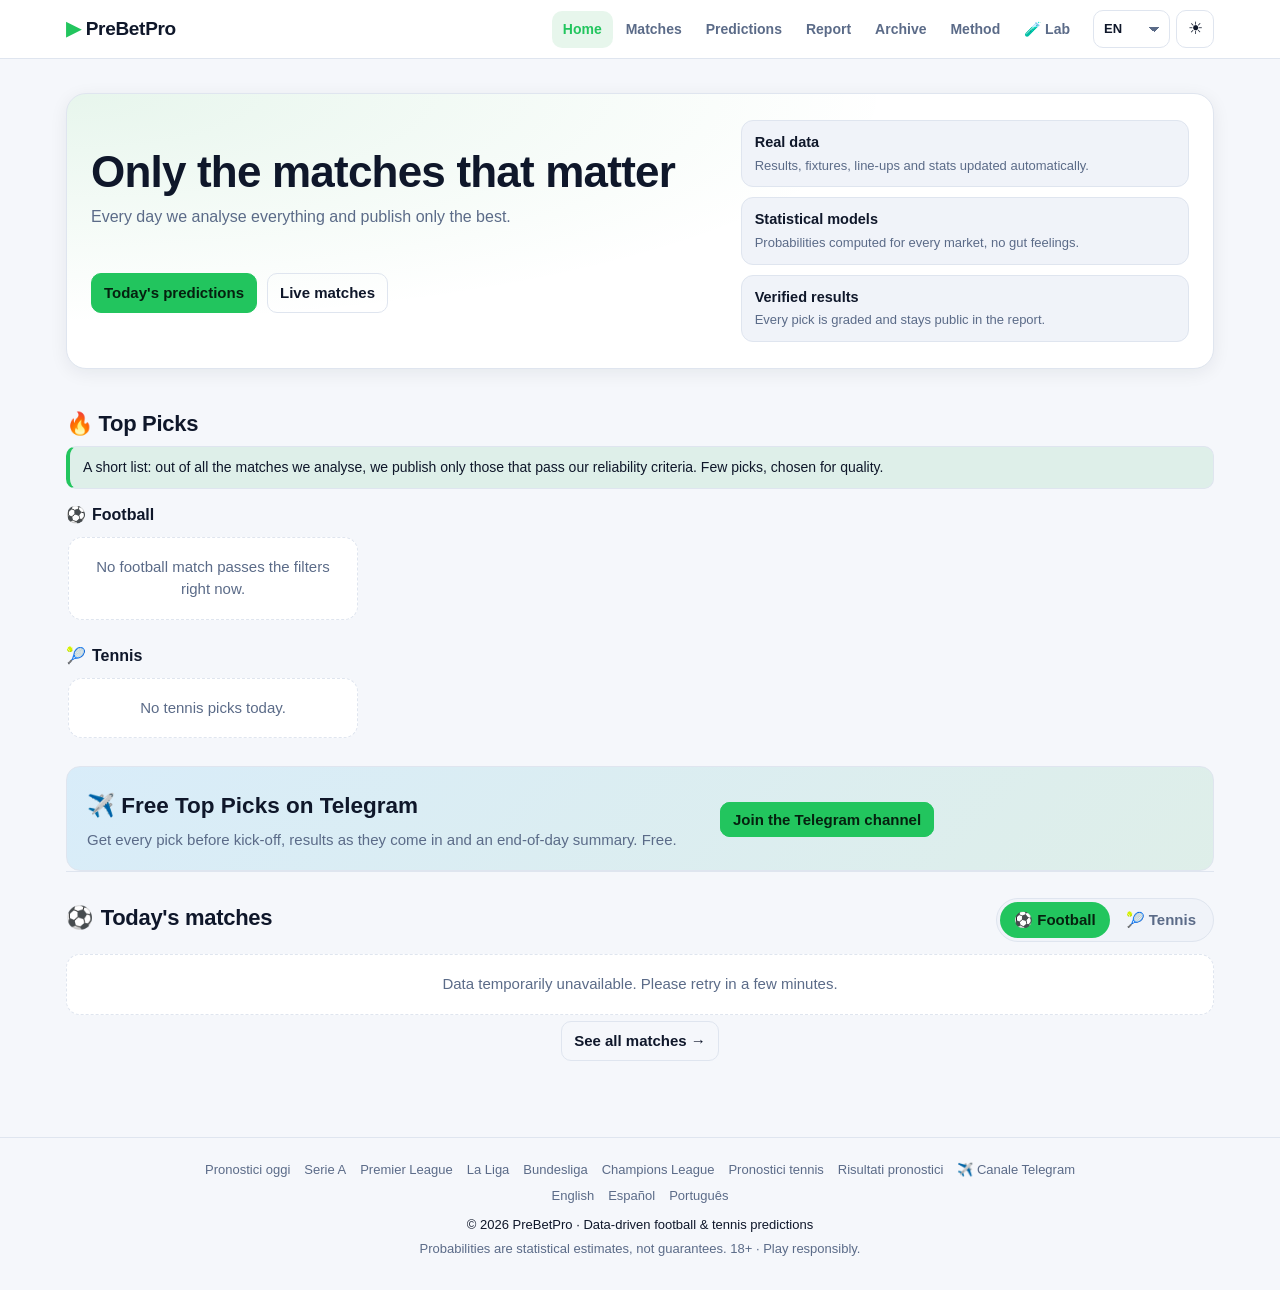
==== index.html @ fb9c6ea4 "v35: index e llms.txt con API su prebetpro.com/api" ====
<!DOCTYPE html>
<html lang="it">
<head>
  <meta charset="UTF-8">
  <meta name="viewport" content="width=device-width, initial-scale=1, viewport-fit=cover">
  <title>PreBetPro – Pronostici calcio e tennis di oggi basati sui dati</title>
  <meta name="description" content="Pronostici calcio e tennis di oggi calcolati con modelli statistici: Serie A, Serie B, Premier League, Champions League, ATP e WTA. Solo le partite più affidabili, risultati live e report pubblico degli esiti.">
  <link rel="canonical" href="https://prebetpro.com/">
  <meta name="robots" content="index, follow, max-snippet:-1, max-image-preview:large">
  <meta property="og:type" content="website">
  <meta property="og:site_name" content="PreBetPro">
  <meta property="og:title" content="PreBetPro – Pronostici calcio e tennis di oggi basati sui dati">
  <meta property="og:description" content="Pronostici calcio e tennis calcolati con modelli statistici: solo le partite che superano i filtri di affidabilità, risultati live, report pubblici dei risultati.">
  <meta property="og:url" content="https://prebetpro.com/">
  <meta property="og:locale" content="it_IT">
  <meta name="twitter:card" content="summary">
  <script type="application/ld+json">{"@context":"https://schema.org","@graph":[{"@type":"WebSite","@id":"https://prebetpro.com/#website","url":"https://prebetpro.com/","name":"PreBetPro","description":"Pronostici calcio e tennis basati su dati e modelli statistici, con risultati live e report pubblico dei risultati.","inLanguage":["it","en","es","pt-BR"],"publisher":{"@id":"https://prebetpro.com/#org"}},{"@type":"Organization","@id":"https://prebetpro.com/#org","name":"PreBetPro","url":"https://prebetpro.com/"},{"@type":"FAQPage","mainEntity":[{"@type":"Question","name":"Come vengono calcolati i pronostici di PreBetPro?","acceptedAnswer":{"@type":"Answer","text":"Per ogni partita un modello di Poisson stima i gol attesi delle due squadre dagli ultimi risultati (casa/trasferta) e calcola le probabilità di 1X2, doppia chance, Over/Under e Goal/No Goal. Vengono pubblicati come Top Picks solo i mercati che superano soglie minime di probabilità e affidabilità."}},{"@type":"Question","name":"I risultati dei pronostici sono verificabili?","acceptedAnswer":{"@type":"Answer","text":"Sì. Ogni Top Pick viene congelato prima della partita e valutato automaticamente a fine gara; vincite e perdite restano pubbliche nella sezione Report e nell'Archivio."}},{"@type":"Question","name":"Quali sport e campionati sono coperti?","acceptedAnswer":{"@type":"Answer","text":"Calcio: principali campionati europei (Serie A, Serie B, Premier League, Liga, Bundesliga, Ligue 1 e altri), coppe europee e nazionali. Tennis: tornei ATP, WTA, Challenger e ITF con risultati live."}},{"@type":"Question","name":"Ogni quanto si aggiorna il sito?","acceptedAnswer":{"@type":"Answer","text":"Durante le partite di calcio ogni 15 minuti, il tennis ogni 30 minuti, dalle 8 a mezzanotte (ora italiana)."}}]}]}</script>
  <meta name="theme-color" content="#0b1220" media="(prefers-color-scheme: dark)">
  <meta name="theme-color" content="#f5f7fb" media="(prefers-color-scheme: light)">
  <link rel="icon" href="data:image/svg+xml,%3Csvg xmlns='http://www.w3.org/2000/svg' viewBox='0 0 64 64'%3E%3Crect width='64' height='64' rx='14' fill='%2322c55e'/%3E%3Cpath d='M22 16l26 16-26 16z' fill='%230b1220'/%3E%3C/svg%3E">
  <link rel="stylesheet" href="css/style.css?v=35">
  <script>try{var t=localStorage.getItem("pbp-theme");if(t)document.documentElement.setAttribute("data-theme",t);}catch(e){}</script>
</head>
<body>

<header class="topbar">
  <div class="topbar-inner">
    <a href="#home" class="logo" aria-label="PreBetPro"><span class="logo-mark">▶</span> PreBetPro</a>
    <nav class="nav" id="nav" aria-label="Menu">
      <a href="#home" data-go="home" data-i18n="nav_home">Home</a>
      <a href="#matches" data-go="matches" data-i18n="nav_live">Partite</a>
      <a href="#predictions" data-go="predictions" data-i18n="nav_pred">Pronostici</a>
      <a href="#report" data-go="report" data-i18n="nav_report">Report</a>
      <a href="#archive" data-go="archive" data-i18n="nav_archive">Archivio</a>
      <a href="#method" data-go="method" data-i18n="nav_method">Metodo</a>
      <a href="#lab" data-go="lab">🧪 <span data-i18n="nav_lab">Laboratorio</span></a>
    </nav>
    <div class="topbar-actions">
      <select id="lang" class="lang-select" aria-label="Language">
        <option value="it">IT</option><option value="en">EN</option><option value="es">ES</option><option value="pt">PT-BR</option>
      </select>
      <button id="theme-toggle" class="icon-btn" type="button" aria-label="Tema chiaro/scuro"><span class="ico-sun">☀</span><span class="ico-moon">☾</span></button>
      <button id="nav-toggle" class="icon-btn nav-toggle" type="button" aria-label="Menu" aria-expanded="false" aria-controls="nav">☰</button>
    </div>
  </div>
</header>

<main id="app">

<!-- ================= HOME ================= -->
<div class="view" id="view-home">
  <section class="hero">
    <div class="hero-text">
      <h1 data-i18n="hero_claim">Solo le partite che contano</h1>
      <p class="hero-sub" data-i18n="hero_sub">Ogni giorno analizziamo tutto, pubblichiamo solo il meglio.</p>
      <p class="hero-today" id="hero-today"></p>
      <div class="hero-cta">
        <a class="btn primary" href="#predictions" data-i18n="cta_pred">Pronostici di oggi</a>
        <a class="btn ghost" href="#matches" id="cta-live" data-i18n="cta_live">Partite live</a>
      </div>
    </div>
    <ul class="hero-points">
      <li><b data-i18n="hero_p1">Dati reali</b><span data-i18n="hero_p1t">Risultati, calendari, formazioni e statistiche aggiornati in automatico.</span></li>
      <li><b data-i18n="hero_p2">Modelli statistici</b><span data-i18n="hero_p2t">Probabilità calcolate per ogni mercato, senza sensazioni.</span></li>
      <li><b data-i18n="hero_p3">Risultati verificati</b><span data-i18n="hero_p3t">Ogni pick viene valutato e resta pubblico nel report.</span></li>
    </ul>
  </section>

  <section class="sec" id="top-picks">
    <div class="sec-head">
      <h2>🔥 <span data-i18n="picks_title">Top Picks</span> <span class="count-badge" id="picks-count"></span></h2>
      <p class="info-box" data-i18n="picks_box">Selezione ristretta: tra tutte le partite analizzate pubblichiamo solo quelle che superano i nostri criteri di affidabilità. Pochi pronostici, scelti per qualità.</p>
    </div>
    <h3 class="sub-title">⚽ <span data-i18n="fb_title">Calcio</span></h3>
    <div class="hscroll" id="picks-football"></div>
    <h3 class="sub-title">🎾 <span data-i18n="tn_title">Tennis</span></h3>
    <div class="hscroll" id="picks-tennis"></div>
  </section>

  <section class="sec tg-box" id="telegram" aria-labelledby="tg-title">
    <div class="tg-main">
      <h2 id="tg-title">✈️ <span data-i18n="tg_title">Top Picks gratis su Telegram</span></h2>
      <p class="tg-text" id="tg-text" data-i18n="tg_text2">Ricevi ogni pick prima dell'inizio, gli esiti man mano e il resoconto di fine giornata. Gratis.</p>
    </div>
    <div class="tg-form" id="tg-form">
      <div id="tg-soon"><a class="btn primary tg-join" href="https://t.me/amicobet" target="_blank" rel="noopener" data-i18n="tg_join">Unisciti al canale Telegram</a></div>
      <div id="tg-open" hidden>
        <label class="tg-chk"><input type="checkbox" id="tg-age"> <span data-i18n="tg_age">Ho almeno 18 anni</span></label>
        <label class="tg-chk"><input type="checkbox" id="tg-priv"> <span id="tg-priv-l"></span></label>
        <div id="tg-ts" class="tg-ts"></div>
        <button class="btn primary" type="button" id="tg-btn" disabled data-i18n="tg_btn">Ricevi l'accesso</button>
        <p class="tg-msg" id="tg-msg" role="status" aria-live="polite"></p>
      </div>
    </div>
  </section>

  <section class="sec" id="live">
    <div class="sec-head sw-head">
      <h2 class="sw-title"><span class="sw-flip" id="hm-flip">⚽</span> <span data-i18n="live_title">Partite del giorno</span></h2>
      <div class="sw" role="tablist" aria-label="Sport">
        <button type="button" class="sw-btn on" data-sw="fb" role="tab" aria-selected="true">⚽ <span data-i18n="sw_fb">Calcio</span></button>
        <button type="button" class="sw-btn" data-sw="tn" role="tab" aria-selected="false">🎾 <span data-i18n="sw_tn">Tennis</span></button>
      </div>
    </div>
    <div class="sw-body" id="hm-body"><div id="hm-list"></div></div>
    <div class="more-wrap"><a class="btn ghost" id="hm-all" href="#matches" data-i18n="see_all">Vedi tutte le partite →</a></div>
  </section>
</div>

<!-- ================= PRONOSTICI ================= -->
<div class="view" id="view-predictions" hidden>
  <div class="sec-head sw-head">
    <h1 class="sw-title"><span class="sw-flip" id="pr-flip">⚽</span> <span data-i18n="pred_title">Pronostici</span></h1>
    <div class="sw" role="tablist" aria-label="Sport">
      <button type="button" class="sw-btn on" data-sw="fb" role="tab" aria-selected="true">⚽ <span data-i18n="sw_fb">Calcio</span></button>
      <button type="button" class="sw-btn" data-sw="tn" role="tab" aria-selected="false">🎾 <span data-i18n="sw_tn">Tennis</span></button>
    </div>
  </div>
  <div class="sw-body" id="pr-body">
  <div id="pr-fb">
    <p class="sub" data-i18n="pred_sub">Tutti i mercati calcolati dal modello per ogni partita. In evidenza i valori oltre la soglia del mercato: solo quelli delle partite a confidenza alta diventano Top Picks.</p>
  <div class="toolbar">
    <div class="seg" id="pred-day"></div>
    <input id="p-search" type="search" data-i18n-ph="search_team" aria-label="search">
    <a class="btn ghost cal-btn" href="#archive">📅 <span data-i18n="cal_btn">Calendario</span></a>
  </div>
  <div class="kpis" id="pred-kpis"></div>
  <p class="small tn-hist"><a href="#report" data-i18n="tn_hist_link">Storico completo dei risultati nel Report →</a></p>
  <h2 class="sub-title">🔥 Top Picks · <span id="pred-picks-day"></span></h2>
  <div class="hscroll" id="pred-picks"></div>
  <h2 class="sub-title">⚽ <span data-i18n="tn_allpred_title">Tutti i pronostici</span></h2>
  <div class="chips filter-chips" id="pred-chips"></div>
  <div class="league-bar" id="pred-leagues"></div>
  <p class="updated small" id="pred-hint"></p>
  <div id="pred-list"></div>
  <div class="more-wrap" id="pred-more"></div>
  <p class="more-wrap"><a class="btn ghost" href="#live" data-i18n="fb_all_link">Tutte le partite di calcio →</a></p>
  </div>
  <div id="pr-tn" hidden>
    <p class="sub" data-i18n="tennis_sub2">Probabilità di vittoria per ogni partita di singolare. In evidenza i pronostici forti (68–82%): quelli dei tabelloni ATP, WTA e Challenger diventano Top Picks.</p>
  <div class="toolbar">
    <div class="seg" id="tennis-day"></div>
    <input id="tna-search" type="search" data-i18n-ph="search_player" aria-label="search">
    <a class="btn ghost cal-btn" href="#archive">📅 <span data-i18n="cal_btn">Calendario</span></a>
  </div>
  <div class="kpis" id="tennis-kpis"></div>
  <p class="small tn-hist"><a href="#report" data-i18n="tn_hist_link">Storico completo dei risultati nel Report →</a></p>
  <h2 class="sub-title">🔥 Top Picks · <span id="tennis-picks-day"></span></h2>
  <div class="hscroll" id="tennis-list"></div>
  <h2 class="sub-title">🎾 <span data-i18n="tn_allpred_title">Tutti i pronostici</span></h2>
  <div class="chips filter-chips" id="tna-chips"></div>
  <div class="league-bar" id="tna-tours"></div>
  <p class="updated small" data-i18n="tn_allpred_note2">Probabilità di vittoria di ogni giocatore ricavate dalle quote Pinnacle senza margine del bookmaker. In verde i pronostici forti (68–82%), la fascia dei Top Picks.</p>
  <div id="tn-all"></div>
  <div class="more-wrap" id="tn-all-more"></div>
  <p class="more-wrap"><a class="btn ghost" href="#matches-tn" data-i18n="tn_all_link">Tutte le partite di tennis →</a></p>
  </div>
  </div>
</div>

<!-- ================= PARTITE ================= -->
<div class="view" id="view-matches" hidden>
  <div class="sec-head sw-head">
    <h1 class="sw-title"><span class="sw-flip" id="mt-flip">⚽</span> <span data-i18n="live_title">Partite del giorno</span></h1>
    <div class="sw" role="tablist" aria-label="Sport">
      <button type="button" class="sw-btn on" data-sw="fb" role="tab" aria-selected="true">⚽ <span data-i18n="sw_fb">Calcio</span></button>
      <button type="button" class="sw-btn" data-sw="tn" role="tab" aria-selected="false">🎾 <span data-i18n="sw_tn">Tennis</span></button>
    </div>
  </div>
  <div class="sw-body" id="mt-body">
    <div id="mt-fb">
      <p class="sub" data-i18n="live_sub">Risultati in diretta, primo tempo e finali dei campionati monitorati, con le probabilità principali del modello. Tocca una partita per i dettagli.</p>
      <div class="toolbar">
        <div class="seg" id="live-day"></div>
        <input id="m-search" type="search" data-i18n-ph="search_team" aria-label="search">
      </div>
      <div class="chips filter-chips" id="live-chips"></div>
      <div class="league-bar" id="live-leagues"></div>
      <p class="updated" id="live-updated"></p>
      <div id="live-list"></div>
      <div class="more-wrap" id="live-more"></div>
    </div>
    <div id="mt-tn" hidden>
      <div class="toolbar"><div class="seg" id="tnm-day"></div></div>
    <div class="toolbar"><input id="tn-search" type="search" data-i18n-ph="search_player" aria-label="search"></div>
    <div class="chips filter-chips" id="tn-chips"></div>
    <p class="updated" id="tn-updated"></p>
    <div id="tn-matches"></div>
    <div class="more-wrap" id="tn-more"></div>
    <p class="info-box" data-i18n="tn_note">Dati da Live Tennis API: ATP, WTA, Challenger e ITF, aggiornati ogni 30 minuti dalle 8 alle 24. Alcuni match di primo piano possono mancare.</p>
    </div>
  </div>
</div>

<!-- ================= LABORATORIO ================= -->
<div class="view" id="view-lab" hidden>
  <div class="sec-head">
    <h1>🧪 <span data-i18n="lab_title">Laboratorio</span></h1>
    <p class="sub" data-i18n="lab_sub">Il nostro laboratorio: qui mettiamo alla prova nuovi modelli prima di usarli nei pronostici ufficiali.</p>
  </div>
  <div class="lab-warn" role="note"><b data-i18n="lab_warn_t">⚠️ Solo studi, non consigli</b><span data-i18n="lab_warn">I pronostici di questa pagina sono esperimenti in corso di verifica. Non sono consigliati da seguire e non fanno parte dei Top Picks né del Report ufficiale.</span></div>
  <section class="lab-card">
    <h2>🎾 <span data-i18n="lab_tn_title">Modello tennis indipendente</span> <span class="lab-tag" data-i18n="lab_status2">Attivo · in studio</span></h2>
    <p data-i18n="lab_tn_text">Un modello statistico tutto nostro, che non parte dalle quote dei bookmaker: valuta ogni giocatore in base ai risultati passati, alla superficie, allo stato di forma, agli scontri diretti e ai giorni di riposo.</p>
    <ul class="lab-list">
      <li data-i18n="lab_li1">Si aggiorna dopo ogni partita conclusa.</li>
      <li data-i18n="lab_li2">Ogni settimana confronta le sue previsioni con i risultati reali e ricalibra i propri parametri.</li>
      <li data-i18n="lab_li3">Confronta le sue probabilità con le quote di mercato, per capire dove trova valore a quote più alte.</li>
      <li data-i18n="lab_li4">Quando i risultati saranno solidi e verificati, potrà entrare nei pronostici ufficiali di tennis e calcio.</li>
    </ul>
  </section>
  <section class="lab-card">
    <h2>🔬 <span data-i18n="lab_picks_title">Pick sperimentali</span></h2>
    <p class="small muted" data-i18n="lab_picks_note">Scelti quando la probabilità del modello è almeno 55%, supera quella implicita nella quota di 3–15 punti e la quota è almeno 1.50. Registrati una sola volta prima dell'inizio.</p>
    <div class="toolbar"><div class="seg" id="lab-day"></div></div>
    <div id="lab-picks"></div>
  </section>
  <section class="lab-card">
    <h2>📈 <span data-i18n="lab_rep_title">Report dello studio</span></h2>
    <div id="lab-report"><div class="empty" data-i18n="lab_rep_soon">Qui seguirai, giorno per giorno, quanto il modello ci azzecca: percentuali, calibrazione e confronto con le quote.</div></div>
  </section>
</div>

<!-- ================= REPORT ================= -->
<div class="view" id="view-report" hidden>
  <div class="sec-head">
    <h1>📈 <span data-i18n="report_title">Report</span></h1>
    <p class="sub" data-i18n="report_sub">Risultati dei Top Picks pubblicati, valutati automaticamente a fine partita.</p>
  </div>
  <div class="toolbar rep-bar">
    <label class="check"><span data-i18n="r_period">Periodo</span>
      <select id="report-range">
        <option value="1" data-i18n="r_today">Oggi</option><option value="7" selected data-i18n="r_7">Ultimi 7 giorni</option><option value="30" data-i18n="r_30">Ultimi 30 giorni</option><option value="60" data-i18n="r_60">Ultimi 60 giorni</option>
        <option value="90" data-i18n="r_3m">Ultimi 3 mesi</option><option value="180" data-i18n="r_6m">Ultimi 6 mesi</option><option value="365" data-i18n="r_1y">Ultimo anno</option><option value="all" data-i18n="r_all">Da sempre</option><option value="custom" data-i18n="r_custom">Personalizzato</option>
      </select></label>
    <span class="rep-custom" id="report-custom" hidden>
      <label class="check"><span data-i18n="r_from">Dal</span> <input type="date" id="report-from"></label>
      <label class="check"><span data-i18n="r_to">Al</span> <input type="date" id="report-to"></label>
    </span>
    <span class="muted small" id="report-span"></span>
  </div>

  <div class="panel"><h3 data-i18n="r_overview_top">Riepilogo Top Picks del periodo</h3><div id="report-overview"></div>
    <div class="chart-card rep-comb"><h4><span data-i18n="r_comb_trend">Precisione nel tempo: calcio, tennis e totale</span> <em class="muted" id="report-comb-unit"></em></h4><div id="chart-comb"></div></div>
    <p class="muted small" data-i18n="r_note">Calcio e tennis sono conteggiati separatamente.</p></div>

  <h2 class="rep-h2" data-i18n="r_fb_h">⚽ Calcio</h2>
  <div class="toolbar rep-lvl-bar">
    <div class="seg" id="rep-lvl" role="tablist">
      <button type="button" data-lvl="all" data-i18n="lv_all">Tutte le previsioni</button>
      <button type="button" data-lvl="thr" data-i18n="lv_thr">Sopra soglia</button>
      <button type="button" data-lvl="top" class="on" data-i18n="lv_top">Top Picks</button>
    </div>
    <label class="check" id="rep-conf-w" hidden><span data-i18n="r_conf">Confidenza</span>
      <select id="rep-conf"><option value="" data-i18n="r_conf_all">Tutte</option><option value="h" data-i18n="cf_h">Alta</option><option value="m" data-i18n="cf_m">Media</option><option value="l" data-i18n="cf_l">Bassa</option></select></label>
  </div>
  <p class="muted small rep-lvl-note" id="rep-lvl-note"></p>
  <div id="rep-fb"></div>
  <div class="panel"><h3 data-i18n="r_cmp">Confronto dei livelli di selezione</h3><div id="rep-cmp"></div>
    <p class="muted small" data-i18n="r_cmp_note">Le percentuali sono confrontabili solo con campioni sufficienti e mercati simili: guarda anche il numero di casi e la probabilità media.</p></div>

  <h2 class="rep-h2" data-i18n="r_tn_title">🎾 Tennis – Top Picks</h2>
  <p class="muted small" data-i18n="r_tn_only">Per il tennis vengono registrati solo i Top Picks (favoriti con probabilità tra 68% e 82%).</p>
  <div id="rep-tn"></div>

  <h2 class="rep-h2" data-i18n="r_tnx_title">🎾 Tennis – tutti i mercati (in verifica)</h2>
  <p class="muted small" data-i18n="r_tnx_note">Verifica di tutti i pronostici tennis pubblicati in "Tutti i pronostici": vincente, totale e handicap di set e game. Sono probabilità del mercato senza margine: qui si controlla se sono affidabili. Un mercato può diventare Top Pick solo con almeno 300 esiti nella fascia 68–82% e precisione reale entro ±3 punti dalla probabilità media.</p>
  <div id="rep-tnx"></div>
</div>

<!-- ================= ARCHIVIO ================= -->
<div class="view" id="view-archive" hidden>
  <div class="sec-head">
    <h1 data-i18n="archive_title">Archivio</h1>
    <p class="sub" data-i18n="archive_sub">Lo storico giorno per giorno di tutto ciò che è stato pubblicato: partite, risultati, probabilità e esito di ogni pick.</p>
  </div>
  <div class="arc-top">
    <div class="panel arc-cal-panel">
      <div class="arc-cal-head"><button class="btn" id="cal-prev" type="button" aria-label="prev">‹</button><b id="cal-title"></b><button class="btn" id="cal-next" type="button" aria-label="next">›</button></div>
      <div class="arc-cal" id="archive-cal"></div>
      <p class="muted small" id="archive-legend"></p>
    </div>
    <div class="arc-day">
      <div class="toolbar">
        <div class="filters">
          <button class="btn" id="archive-prev" type="button" data-i18n="prev">‹ Prec</button>
          <input type="date" id="archive-date" aria-label="date">
          <button class="btn" id="archive-next" type="button" data-i18n="next">Succ ›</button>
        </div>
      </div>
      <h2 class="arc-title" id="archive-title"></h2>
      <div class="kpis small" id="archive-kpis"></div>
    </div>
  </div>
  <h2 class="block-title" data-i18n="day_picks">Pick del giorno</h2>
  <div id="archive-picks"></div>
  <h2 class="block-title" data-i18n="a_allpred">Tutte le previsioni del giorno</h2>
  <p class="muted small" data-i18n="a_allpred_note">Per ogni partita analizzata: tutte le probabilità calcolate prima del calcio d'inizio. Verde sottolineato = esito avvenuto · sfondo verde = sopra la soglia del mercato · ★ = Top Pick pubblicato.</p>
  <div class="toolbar arc-filters">
    <label class="check"><span data-i18n="a_show">Mostra</span>
      <select id="arc-lvl"><option value="" data-i18n="a_f_all">Tutte le partite analizzate</option><option value="thr" data-i18n="a_f_thr">Solo con selezioni sopra soglia</option><option value="top" data-i18n="a_f_top">Solo con Top Picks</option></select></label>
    <label class="check"><span data-i18n="a_league">Campionato</span> <select id="arc-lg"></select></label>
  </div>
  <div id="archive-preds"></div>
  <details class="arc-more"><summary data-i18n="a_details">Risultati e dettagli delle partite (marcatori, formazioni, statistiche)</summary><div id="archive-matches"></div></details>
</div>

<!-- ================= METODO ================= -->
<div class="view" id="view-method" hidden>
  <div class="sec-head"><h1 data-i18n="method_title">Metodo</h1></div>
  <div class="panel prose" id="method-body"><h3>Modello calcio</h3><p>Per ogni squadra il sistema conserva gli ultimi 15 risultati, separati tra casa e trasferta. I gol attesi di ciascuna squadra derivano dalla media ponderata dei gol totali delle partite recenti (ultime 5 peso 1,5; 5 precedenti peso 1,0; le più vecchie 0,7) e vengono combinati in un modello di Poisson che calcola la probabilità di ogni risultato da 0-0 a 5-5.</p><p>Da questi risultati il sito ricava 1X2, Doppia chance, Under/Over 1,5 e 2,5, Goal/No Goal. La confidenza dipende da quanto sono stabili i risultati delle squadre: <strong>alta</strong>, <strong>media</strong> o <strong>bassa</strong>. Servono almeno 8 partite registrate per squadra.</p><p>Un mercato è <em>forte</em> quando supera la propria soglia (es. 1 o 2 ≥ 70%, Over 1,5 ≥ 72%, Under 2,5 ≥ 65%). I <strong>Top Picks</strong> sono i mercati forti delle partite a confidenza alta con probabilità di almeno il 73% (regola in vigore dal 22/11/2026, modello A-73), in ordine di probabilità (massimo 20 al giorno). Nel Report puoi confrontare tre livelli: tutte le previsioni, quelle sopra soglia e i Top Picks. Ogni pick viene congelato prima del via e valutato sul risultato dei 90': report e archivio mostrano tutti gli esiti, vinti e persi.</p><h3>Modello tennis</h3><p>Le quote del bookmaker più efficiente vengono trasformate in probabilità senza margine. Si pubblicano solo i favoriti tra 68% e 82% nei singolari dei tabelloni principali ATP, WTA e Challenger, con quota equa (1/p) e quota minima consigliata.</p><h3>Aggiornamenti</h3><p>Durante il giorno partite e risultati si aggiornano ogni 15 minuti quando ci sono partite in corso; formazioni, marcatori e statistiche vengono scaricati a fine partita per i campionati principali, le coppe europee e le partite con Top Pick. Di notte (00:00–08:00) gli aggiornamenti sono sospesi.</p><p class="warn">Stime statistiche, mai certezze. Il gioco comporta rischio di perdita. Vietato ai minori di 18 anni · Gioca responsabilmente.</p></div>
</div>

</main>

<footer class="footer">
  <nav class="foot-nav" aria-label="Pronostici">
    <a href="/pronostici-oggi">Pronostici oggi</a>
    <a href="/pronostici/serie-a">Serie A</a>
    <a href="/pronostici/premier-league">Premier League</a>
    <a href="/pronostici/la-liga">La Liga</a>
    <a href="/pronostici/bundesliga">Bundesliga</a>
    <a href="/pronostici/champions-league">Champions League</a>
    <a href="/pronostici-tennis">Pronostici tennis</a>
    <a href="/risultati-pronostici">Risultati pronostici</a>
    <a href="https://t.me/amicobet" target="_blank" rel="noopener">✈️ Canale Telegram</a>
    <a href="/en/predictions-today" hreflang="en">English</a>
    <a href="/es/pronosticos-hoy" hreflang="es">Español</a>
    <a href="/pt/palpites-hoje" hreflang="pt">Português</a>
  </nav>
  <p>© <span id="year"></span> PreBetPro · <span data-i18n="footer">Pronostici calcio e tennis basati sui dati</span></p>
  <p class="muted" data-i18n="disclaimer">Le probabilità sono stime statistiche, non garanzie. 18+ · Gioca responsabilmente.</p>
  <p class="muted" id="api-status"></p>
</footer>

<button id="back-to-top" class="icon-btn fab" type="button" aria-label="Top">↑</button>

<script src="js/i18n.js?v=35" defer></script>
<script src="js/app.js?v=35" defer></script>
</body>
</html>
---- css/style.css ----
/* PreBetPro v6 – mobile-first, light/dark */
:root {
  --bg: #0b1220; --bg2: #111a2e; --card: #152039; --card2: #1b2847; --line: #24345a;
  --text: #e8edf7; --muted: #8fa0c2; --accent: #22c55e; --accent2: #16a34a; --accent-soft: rgba(34,197,94,.14);
  --win: #22c55e; --loss: #ef4444; --live: #f59e0b; --void: #94a3b8; --blue: #60a5fa;
  --radius: 14px; --shadow: 0 6px 24px rgba(0,0,0,.25);
  --font: -apple-system, BlinkMacSystemFont, "Segoe UI", Roboto, "Helvetica Neue", Arial, "Noto Sans", sans-serif;
  color-scheme: dark;
}
@media (prefers-color-scheme: light) {
  :root:not([data-theme="dark"]) {
    --bg: #f5f7fb; --bg2: #ffffff; --card: #ffffff; --card2: #f0f3f9; --line: #dfe5ef;
    --text: #0f172a; --muted: #5b6b88; --accent-soft: rgba(22,163,74,.10); --shadow: 0 4px 18px rgba(15,23,42,.07);
    color-scheme: light;
  }
}
:root[data-theme="light"] {
  --bg: #f5f7fb; --bg2: #ffffff; --card: #ffffff; --card2: #f0f3f9; --line: #dfe5ef;
  --text: #0f172a; --muted: #5b6b88; --accent-soft: rgba(22,163,74,.10); --shadow: 0 4px 18px rgba(15,23,42,.07);
  color-scheme: light;
}

*, *::before, *::after { box-sizing: border-box; }
html { -webkit-text-size-adjust: 100%; text-size-adjust: 100%; scroll-behavior: smooth; }
body { margin: 0; background: var(--bg); color: var(--text); font: 15px/1.5 var(--font); min-height: 100vh; overflow-x: hidden; }
body.noscroll { overflow: hidden; }
a { color: var(--accent); text-decoration: none; }
a:hover { text-decoration: underline; }
img { max-width: 100%; }
button, select, input { font: inherit; color: inherit; }
[hidden] { display: none !important; }
.muted { color: var(--muted); }
.small { font-size: 12.5px; }
.center { text-align: center; }
.ellipsis { overflow: hidden; text-overflow: ellipsis; white-space: nowrap; min-width: 0; }

/* ---------- top bar ---------- */
.topbar { position: sticky; top: 0; z-index: 50; background: var(--bg2); border-bottom: 1px solid var(--line);
  -webkit-backdrop-filter: saturate(1.4) blur(8px); backdrop-filter: saturate(1.4) blur(8px); padding-top: env(safe-area-inset-top); }
.topbar-inner { max-width: 1180px; margin: 0 auto; display: flex; align-items: center; gap: 12px; padding: 10px 16px; }
.logo { font-weight: 800; font-size: 19px; color: var(--text); letter-spacing: -.3px; white-space: nowrap; }
.logo:hover { text-decoration: none; }
.logo-mark { color: var(--accent); }
.nav { display: flex; gap: 2px; margin-left: auto; }
.nav a { color: var(--muted); padding: 8px 11px; border-radius: 10px; font-weight: 600; font-size: 14px; white-space: nowrap; }
.nav a:hover { color: var(--text); background: var(--card2); text-decoration: none; }
.nav a.active { color: var(--accent); background: var(--accent-soft); }
.topbar-actions { display: flex; gap: 6px; }
.icon-btn { border: 1px solid var(--line); background: var(--card); border-radius: 10px; min-width: 38px; height: 38px; cursor: pointer; font-size: 17px; display: inline-flex; align-items: center; justify-content: center; }
.icon-btn:hover { border-color: var(--accent); }
.nav-toggle { display: none; }

@media (max-width: 920px) {
  .nav-toggle { display: inline-flex; }
  .topbar-actions { margin-left: auto; }
  .nav { position: absolute; top: 100%; left: 0; right: 0; flex-direction: column; gap: 0; background: var(--bg2); border-bottom: 1px solid var(--line);
    padding: 6px 12px 12px; box-shadow: var(--shadow); display: none; max-height: calc(100vh - 60px); overflow-y: auto; }
  .nav.open { display: flex; }
  .nav a { padding: 13px 12px; font-size: 16px; border-radius: 10px; }
}

/* ---------- layout ---------- */
main { max-width: 1180px; margin: 0 auto; padding: 18px 16px 40px; }
.view-head { margin: 4px 0 14px; }
h1 { font-size: 26px; margin: 0 0 4px; letter-spacing: -.4px; }
.sub { margin: 0; color: var(--muted); max-width: 760px; }
.block-title { font-size: 17px; margin: 26px 0 10px; }
.mini-title { font-size: 15px; margin: 20px 0 8px; }
.updated { color: var(--muted); font-size: 12px; text-align: right; margin-top: 14px; }
.panel { background: var(--card); border: 1px solid var(--line); border-radius: var(--radius); padding: 14px; margin-top: 14px; }
.panel h3 { margin: 0 0 10px; font-size: 15px; }
.prose p { margin: 0 0 12px; }
.prose h3 { margin-top: 18px; }
.warn { color: var(--live); font-weight: 600; }

/* ---------- toolbar / filters ---------- */
.toolbar { display: flex; flex-wrap: wrap; gap: 10px; align-items: center; margin-bottom: 12px; }
.seg { display: inline-flex; background: var(--card); border: 1px solid var(--line); border-radius: 12px; padding: 3px; gap: 2px; overflow-x: auto; max-width: 100%; }
.seg button { border: 0; background: transparent; padding: 7px 14px; border-radius: 9px; cursor: pointer; font-weight: 600; color: var(--muted); white-space: nowrap; }
.seg button.on { background: var(--accent); color: #05210f; }
.filters { display: flex; flex-wrap: wrap; gap: 8px; align-items: center; }
select, input[type="search"], input[type="date"] { background: var(--card); border: 1px solid var(--line); border-radius: 10px; padding: 8px 10px; min-height: 38px; max-width: 100%; }
select { -webkit-appearance: none; -moz-appearance: none; appearance: none; padding-right: 28px;
  background-image: linear-gradient(45deg, transparent 50%, var(--muted) 50%), linear-gradient(135deg, var(--muted) 50%, transparent 50%);
  background-position: calc(100% - 15px) 52%, calc(100% - 10px) 52%; background-size: 5px 5px; background-repeat: no-repeat; }
input[type="search"] { min-width: 170px; }
.check { display: inline-flex; gap: 6px; align-items: center; color: var(--muted); font-size: 14px; cursor: pointer; }
.btn { border: 1px solid var(--line); background: var(--card); border-radius: 10px; padding: 8px 12px; cursor: pointer; font-weight: 600; min-height: 38px; }
.btn:hover { border-color: var(--accent); }
.chips { display: flex; gap: 6px; overflow-x: auto; padding-bottom: 6px; margin-bottom: 8px; -webkit-overflow-scrolling: touch; }
.chip { border: 1px solid var(--line); background: var(--card); border-radius: 999px; padding: 5px 12px; white-space: nowrap; cursor: pointer; font-size: 13px; }
.chip.on { border-color: var(--accent); color: var(--accent); background: var(--accent-soft); }
@media (max-width: 600px) {
  .filters { width: 100%; }
  .filters select, .filters input[type="search"] { flex: 1 1 45%; min-width: 0; }
}

/* ---------- KPI ---------- */
.kpis { display: grid; grid-template-columns: repeat(4, minmax(0, 1fr)); gap: 10px; margin: 10px 0; }
.kpi { background: var(--card); border: 1px solid var(--line); border-radius: var(--radius); padding: 12px 14px; }
.kpi b { display: block; font-size: 24px; line-height: 1.2; }
.kpi span { color: var(--muted); font-size: 12.5px; }
.kpi.accent b { color: var(--accent); }
.kpi.win b { color: var(--win); } .kpi.loss b { color: var(--loss); } .kpi.live b { color: var(--live); }
.kpis.small .kpi { padding: 9px 12px; } .kpis.small .kpi b { font-size: 19px; }
@media (max-width: 600px) { .kpis { grid-template-columns: repeat(2, minmax(0, 1fr)); } }

/* ---------- cards (picks) ---------- */
.cards { display: grid; grid-template-columns: repeat(auto-fill, minmax(250px, 1fr)); gap: 12px; }
.card { background: var(--card); border: 1px solid var(--line); border-radius: var(--radius); padding: 13px 14px; box-shadow: var(--shadow); display: flex; flex-direction: column; gap: 6px; min-width: 0; }
.card.pick { cursor: pointer; transition: transform .12s, border-color .12s; }
.card.pick.tennis { cursor: default; }
.card.pick:hover { border-color: var(--accent); transform: translateY(-1px); }
.card.is-win { border-left: 4px solid var(--win); } .card.is-loss { border-left: 4px solid var(--loss); }
.card-top { display: flex; justify-content: space-between; gap: 8px; align-items: center; }
.card-match { font-weight: 700; font-size: 15.5px; }
.card-pick { display: flex; justify-content: space-between; align-items: baseline; gap: 8px; }
.card-pick .market { font-weight: 700; color: var(--accent); }
.card-pick .prob { font-size: 26px; font-weight: 800; }
.meter { height: 6px; background: var(--card2); border-radius: 99px; overflow: hidden; }
.meter i { display: block; height: 100%; background: linear-gradient(90deg, var(--accent2), var(--accent)); border-radius: 99px; }
.odds { display: flex; gap: 14px; font-size: 13px; color: var(--muted); }
.odds b { color: var(--text); }

/* ---------- badges / tags ---------- */
.badge { display: inline-block; font-size: 11.5px; font-weight: 700; padding: 3px 8px; border-radius: 7px; white-space: nowrap; background: var(--card2); color: var(--muted); }
.badge.live { background: rgba(245,158,11,.15); color: var(--live); }
.badge.ft { background: var(--card2); color: var(--text); }
.badge.win { background: rgba(34,197,94,.16); color: var(--win); }
.badge.loss { background: rgba(239,68,68,.15); color: var(--loss); }
.badge.void { background: rgba(148,163,184,.18); color: var(--void); }
.badge.pending { background: rgba(96,165,250,.15); color: var(--blue); }
.tag { display: inline-block; font-size: 11.5px; padding: 3px 8px; border-radius: 7px; border: 1px solid var(--line); color: var(--muted); margin: 2px 4px 2px 0; }
.tag.strong { color: var(--accent); border-color: var(--accent); text-transform: none; }
.tag.conf-high { color: var(--win); border-color: var(--win); }
.tag.conf-medium { color: var(--live); border-color: var(--live); }
.tag.conf-low { color: var(--void); }

/* ---------- league groups & match rows ---------- */
.league { background: var(--card); border: 1px solid var(--line); border-radius: var(--radius); margin-bottom: 12px; overflow: hidden; }
.league-head { display: flex; align-items: center; gap: 8px; padding: 9px 14px; background: var(--card2); font-weight: 700; font-size: 13.5px; }
.llogo { width: 20px; height: 20px; object-fit: contain; flex: none; }
.tlogo { width: 20px; height: 20px; object-fit: contain; flex: none; }
.mrow { display: grid; grid-template-columns: 62px minmax(0, 1fr) auto 14px; gap: 10px; align-items: center; padding: 10px 14px; border-top: 1px solid var(--line); cursor: pointer; }
.league-body > .mrow:first-child { border-top: 0; }
.mrow:hover { background: var(--accent-soft); }
.mrow-teams { display: flex; flex-direction: column; gap: 4px; min-width: 0; }
.team { display: flex; align-items: center; gap: 8px; min-width: 0; }
.team span { flex: 1; overflow: hidden; text-overflow: ellipsis; white-space: nowrap; }
.team b { min-width: 16px; text-align: right; }
.mrow-mk { display: flex; gap: 6px; flex-wrap: wrap; justify-content: flex-end; }
.mrow-go { color: var(--muted); font-size: 20px; }
.pill { font-size: 12px; padding: 4px 8px; border-radius: 8px; background: var(--card2); white-space: nowrap; }
.pill.strong { background: var(--accent-soft); color: var(--accent); }
@media (max-width: 640px) {
  .mrow { grid-template-columns: 54px minmax(0, 1fr) 12px; }
  .mrow-mk { grid-column: 2 / 3; justify-content: flex-start; }
  .mrow-go { grid-row: 1; grid-column: 3; }
}

/* ---------- prediction cards ---------- */
.pcard { padding: 12px 14px; border-top: 1px solid var(--line); }
.league-body > .pcard:first-child { border-top: 0; }
.pcard-head { display: flex; justify-content: space-between; align-items: center; gap: 8px; flex-wrap: wrap; margin-bottom: 8px; cursor: pointer; }
.pcard-meta { display: flex; align-items: center; gap: 6px; flex-wrap: wrap; }
.score { font-weight: 800; color: var(--accent); margin-left: 6px; }
.mk-grid { display: grid; grid-template-columns: repeat(4, minmax(0, 1fr)); gap: 8px; }
.mk-group { background: var(--card2); border-radius: 10px; padding: 8px; min-width: 0; }
.mk-title { font-size: 11px; text-transform: uppercase; letter-spacing: .5px; color: var(--muted); margin-bottom: 6px; font-weight: 700; }
.mk-row { display: flex; gap: 5px; }
.mk { flex: 1; text-align: center; background: var(--card); border: 1px solid var(--line); border-radius: 8px; padding: 5px 2px; min-width: 0; }
.mk span { display: block; font-size: 11px; color: var(--muted); white-space: nowrap; }
.mk b { font-size: 14px; }
.mk.strong { border-color: var(--accent); background: var(--accent-soft); }
.mk.strong b { color: var(--accent); }
.mk.ok { box-shadow: inset 0 -3px 0 var(--win); }
.mk.ko { opacity: .55; }
@media (max-width: 900px) { .mk-grid { grid-template-columns: repeat(2, minmax(0, 1fr)); } }
@media (max-width: 420px) { .mk-grid { grid-template-columns: 1fr; } }

/* ---------- lists / tables ---------- */
.list { display: flex; flex-direction: column; }
.lrow { display: flex; justify-content: space-between; align-items: center; gap: 10px; padding: 10px 2px; border-top: 1px solid var(--line); }
.lrow:first-child { border-top: 0; }
.lrow[data-fid] { cursor: pointer; }
.lrow > div:first-child { min-width: 0; }
.lrow-r { display: flex; align-items: center; gap: 8px; flex: none; }
.prob-s { font-weight: 800; }
.tbl { width: 100%; border-collapse: collapse; font-size: 14px; }
.tbl th, .tbl td { text-align: left; padding: 8px 6px; border-top: 1px solid var(--line); }
.tbl th { color: var(--muted); font-weight: 600; font-size: 12px; text-transform: uppercase; border-top: 0; }

/* ---------- bars ---------- */
.bars { display: flex; gap: 6px; align-items: flex-end; overflow-x: auto; padding-bottom: 4px; min-height: 150px; }
.bar { flex: 1 0 26px; display: flex; flex-direction: column; align-items: center; gap: 3px; font-size: 10.5px; color: var(--muted); }
.bar-col { width: 100%; max-width: 34px; height: 110px; background: var(--card2); border-radius: 6px; display: flex; align-items: flex-end; overflow: hidden; }
.bar-col i.w { display: block; width: 100%; background: var(--accent); border-radius: 6px 6px 0 0; }
.bar em { font-style: normal; color: var(--text); font-weight: 600; }

/* ---------- empty / loading ---------- */
.empty { background: var(--card); border: 1px dashed var(--line); border-radius: var(--radius); padding: 18px; color: var(--muted); text-align: center; grid-column: 1 / -1; }
.loading { display: flex; gap: 6px; justify-content: center; padding: 26px; grid-column: 1 / -1; }
.loading span { width: 8px; height: 8px; border-radius: 50%; background: var(--accent); animation: pb 1s infinite ease-in-out; }
.loading span:nth-child(2) { animation-delay: .15s; } .loading span:nth-child(3) { animation-delay: .3s; }
@keyframes pb { 0%, 80%, 100% { opacity: .2; transform: scale(.8); } 40% { opacity: 1; transform: scale(1); } }

/* ---------- modal ---------- */
.modal { position: fixed; inset: 0; top: 0; left: 0; right: 0; bottom: 0; z-index: 100; background: rgba(3,8,20,.6); display: flex; align-items: center; justify-content: center; padding: 16px; }
.modal-box { position: relative; background: var(--bg2); border: 1px solid var(--line); border-radius: 18px; width: 100%; max-width: 760px; max-height: 90vh; overflow-y: auto; padding: 18px; box-shadow: var(--shadow); -webkit-overflow-scrolling: touch; }
.modal-close { position: absolute; top: 10px; right: 10px; }
.md-league { display: flex; align-items: center; gap: 8px; color: var(--muted); font-size: 13px; padding-right: 44px; }
.md-score { display: grid; grid-template-columns: 1fr auto 1fr; gap: 10px; align-items: center; margin: 16px 0 8px; text-align: center; }
.md-team { display: flex; flex-direction: column; align-items: center; gap: 6px; font-weight: 700; min-width: 0; }
.md-team span { overflow-wrap: anywhere; }
.mlogo { width: 46px; height: 46px; object-fit: contain; }
.md-mid { display: flex; flex-direction: column; align-items: center; gap: 4px; }
.md-goals { font-size: 32px; font-weight: 800; }
.md-time { font-size: 24px; font-weight: 800; }
.md-model { margin: 12px 0 0; text-align: center; }
@media (max-width: 600px) {
  .modal { padding: 0; align-items: flex-end; }
  .modal-box { border-radius: 18px 18px 0 0; max-height: 92vh; padding-bottom: calc(18px + env(safe-area-inset-bottom)); }
}

/* ---------- footer / fab ---------- */
.footer { border-top: 1px solid var(--line); padding: 22px 16px calc(28px + env(safe-area-inset-bottom)); text-align: center; font-size: 13px; }
.footer p { margin: 4px 0; }
.fab { position: fixed; right: 16px; bottom: calc(16px + env(safe-area-inset-bottom)); z-index: 40; opacity: 0; pointer-events: none; transition: opacity .2s; box-shadow: var(--shadow); }
.fab.show { opacity: 1; pointer-events: auto; }

@media (prefers-reduced-motion: reduce) { * { animation: none !important; transition: none !important; scroll-behavior: auto !important; } }

/* ================= v7: home a sezioni, livescore, dettagli, report, lingue ================= */
.sec { padding: 8px 0 18px; scroll-margin-top: 70px; }
.sec + .sec { border-top: 1px solid var(--line); padding-top: 22px; }
.sec-head { margin: 4px 0 12px; }
.sec-head h2 { font-size: 22px; margin: 0 0 4px; letter-spacing: -.3px; }
.view { padding-top: 6px; }
.hscroll { display: grid; grid-auto-flow: column; grid-auto-columns: minmax(250px, 290px); gap: 12px; overflow-x: auto; padding: 2px 2px 10px; scroll-snap-type: x mandatory; -webkit-overflow-scrolling: touch; }
.hscroll > * { scroll-snap-align: start; }
.hscroll:empty { display: none; }
.hscroll + .hscroll { margin-top: 6px; }
.lang-select { min-height: 38px; padding: 6px 26px 6px 10px; font-weight: 700; font-size: 13px; border-radius: 10px; }
.badge .dot { display: inline-block; width: 7px; height: 7px; border-radius: 50%; background: var(--live); margin-right: 5px; vertical-align: 1px; animation: blink 1.2s infinite; }
@keyframes blink { 50% { opacity: .25; } }
.mrow.is-live { background: rgba(245,158,11,.06); }
.mrow.is-live .team b { color: var(--live); }
.mrow .team b { font-size: 16px; min-width: 18px; }
.mrow.open { background: var(--accent-soft); }
.mrow.open .mrow-go { transform: rotate(180deg); }
.mrow-go { transition: transform .15s; }
.ht { font-size: 11.5px; color: var(--muted); margin-top: 2px; }
.mdet { border-top: 1px dashed var(--line); padding: 12px 14px 14px; background: var(--bg); }
.det-grid { display: grid; grid-template-columns: repeat(2, minmax(0, 1fr)); gap: 12px; }
.det-box { background: var(--card); border: 1px solid var(--line); border-radius: 12px; padding: 12px; min-width: 0; }
.det-box.wide { grid-column: 1 / -1; }
.det-box h4 { margin: 0 0 8px; font-size: 13px; text-transform: uppercase; letter-spacing: .5px; color: var(--muted); }
.det-box .mk-grid { grid-template-columns: repeat(2, minmax(0, 1fr)); }
.tags { margin-bottom: 8px; }
.kv { display: flex; justify-content: space-between; gap: 10px; padding: 5px 0; border-top: 1px solid var(--line); font-size: 13.5px; }
.kv:first-of-type { border-top: 0; }
.kv span { color: var(--muted); } .kv b { text-align: right; font-weight: 600; }
.tl { display: flex; flex-direction: column; gap: 4px; }
.tl-row { display: grid; grid-template-columns: 44px 22px minmax(0, 1fr); gap: 6px; align-items: center; font-size: 13.5px; padding: 3px 0; }
.tl-row.a { grid-template-columns: minmax(0, 1fr) 22px 44px; text-align: right; }
.tl-row.a .tl-min { order: 3; } .tl-row.a .tl-ico { order: 2; } .tl-row.a .tl-txt { order: 1; }
.tl-min { font-weight: 700; color: var(--muted); font-variant-numeric: tabular-nums; }
.tl-row.a .tl-min { text-align: right; }
.lu { display: grid; grid-template-columns: repeat(2, minmax(0, 1fr)); gap: 14px; }
.lu-head { display: flex; align-items: center; gap: 6px; flex-wrap: wrap; margin-bottom: 2px; }
.lu-xi { list-style: none; margin: 8px 0 0; padding: 0; font-size: 13.5px; }
.lu-xi li { padding: 3px 0; border-top: 1px solid var(--line); }
.lu-xi li span { display: inline-block; min-width: 26px; color: var(--muted); font-variant-numeric: tabular-nums; }
.lu-xi em { color: var(--muted); font-style: normal; font-size: 11.5px; }
details summary { cursor: pointer; color: var(--accent); font-size: 13px; margin-top: 8px; }
.stat { display: grid; grid-template-columns: 44px minmax(0, 1fr) 44px; gap: 8px; align-items: center; padding: 4px 0; font-size: 13px; }
.stat .sv { font-weight: 700; text-align: center; }
.sbar { display: grid; grid-template-columns: 1fr auto 1fr; gap: 6px; align-items: center; }
.sbar em { font-style: normal; color: var(--muted); font-size: 12px; white-space: nowrap; text-align: center; }
.sl, .sr { height: 6px; background: var(--card2); border-radius: 99px; overflow: hidden; display: flex; }
.sl { justify-content: flex-end; }
.sl i { display: block; height: 100%; background: var(--accent); }
.sr i { display: block; height: 100%; background: var(--blue); }
.charts { display: grid; grid-template-columns: repeat(2, minmax(0, 1fr)); gap: 12px; margin-top: 10px; }
.chart-card { background: var(--card2); border-radius: 12px; padding: 12px; }
.chart-card h4 { margin: 0 0 8px; font-size: 13px; color: var(--muted); }
.svg-chart { width: 100%; height: auto; display: block; }
.svg-chart .ax { stroke: var(--line); } .svg-chart .grid { stroke: var(--line); stroke-dasharray: 3 3; }
.svg-chart .ln { fill: none; stroke: var(--accent); stroke-width: 2.5; }
.svg-chart .pt { fill: var(--accent); }
.svg-chart .lbl { fill: var(--muted); font-size: 9px; font-family: var(--font); }
.wl { display: flex; gap: 24px; justify-content: center; align-items: flex-end; height: 150px; }
.wl-col { display: flex; flex-direction: column; align-items: center; gap: 3px; }
.wl-bar { width: 46px; height: 110px; background: var(--card); border-radius: 8px; display: flex; align-items: flex-end; overflow: hidden; }
.wl-bar i { display: block; width: 100%; border-radius: 8px 8px 0 0; }
.wl-bar i.w { background: var(--win); } .wl-bar i.l { background: var(--loss); }
.wl-col span { font-size: 12px; color: var(--muted); }
.c-win { color: var(--win); font-weight: 700; } .c-loss { color: var(--loss); font-weight: 700; }
.lrow.win { border-left: 3px solid var(--win); padding-left: 8px; } .lrow.loss { border-left: 3px solid var(--loss); padding-left: 8px; }
.sub.small { font-size: 13px; }
@media (max-width: 720px) {
  .det-grid, .lu, .charts { grid-template-columns: 1fr; }
  .mdet { padding: 10px; }
  .sec-head h2 { font-size: 20px; }
}
@media (max-width: 380px) { .lang-select { padding-right: 22px; font-size: 12px; } .logo { font-size: 17px; } }
.league-head { cursor: pointer; user-select: none; }
.league-head span { flex: 1; min-width: 0; }
.lg-n { font-style: normal; font-size: 11.5px; color: var(--muted); background: var(--card); border-radius: 99px; padding: 1px 8px; }
.lg-t { font-style: normal; color: var(--muted); transition: transform .15s; }
.league.collapsed .league-body { display: none; }
.league.collapsed .lg-t { transform: rotate(-90deg); }
@media (max-width: 420px) { .mk-grid { grid-template-columns: repeat(2, minmax(0, 1fr)); } .mk b { font-size: 13px; } }

/* ===================== v8 ===================== */
.view[hidden] { display: none !important; }
/* hero */
.hero { display: grid; grid-template-columns: minmax(0, 1.4fr) minmax(0, 1fr); gap: 22px; align-items: center; margin: 10px 0 26px; padding: 26px 24px;
  border-radius: 20px; border: 1px solid var(--line); background: radial-gradient(120% 140% at 0% 0%, var(--accent-soft), transparent 60%), var(--card); box-shadow: var(--shadow); }
.hero h1 { font-size: clamp(28px, 5vw, 44px); line-height: 1.05; margin: 0 0 10px; letter-spacing: -.8px; }
.hero-sub { color: var(--muted); font-size: 16px; margin: 0 0 10px; max-width: 560px; }
.hero-today { font-weight: 700; color: var(--accent); margin: 0 0 16px; min-height: 1.2em; }
.hero-cta { display: flex; gap: 10px; flex-wrap: wrap; }
.btn.primary { background: var(--accent); color: #05210f; border-color: var(--accent); font-weight: 700; text-decoration: none; }
.btn.ghost { background: transparent; text-decoration: none; color: var(--text); }
.hero-points { list-style: none; margin: 0; padding: 0; display: grid; gap: 10px; }
.hero-points li { background: var(--card2); border: 1px solid var(--line); border-radius: 12px; padding: 11px 13px; display: flex; flex-direction: column; gap: 2px; }
.hero-points b { font-size: 14.5px; } .hero-points span { color: var(--muted); font-size: 13px; }
@media (max-width: 760px) { .hero { grid-template-columns: 1fr; padding: 20px 16px; gap: 16px; } }

/* info + badge */
.info-box { background: var(--accent-soft); border: 1px solid var(--line); border-left: 4px solid var(--accent); border-radius: 10px; padding: 10px 13px; font-size: 14px; margin: 6px 0 12px; }
.count-badge { font-size: 12.5px; font-weight: 700; background: var(--accent-soft); color: var(--accent); border-radius: 999px; padding: 3px 10px; vertical-align: middle; white-space: nowrap; }
.count-badge:empty { display: none; }
.sub-title { font-size: 16px; margin: 14px 0 8px; display: flex; align-items: center; gap: 6px; }
.hscroll > .empty { grid-column: 1 / -1; min-width: 260px; }

/* chip filtri + barra campionati fissa */
.filter-chips .chip { font-weight: 600; }
.league-bar { position: sticky; top: 58px; z-index: 20; display: flex; gap: 6px; overflow-x: auto; padding: 8px 2px; margin: 0 0 8px; background: var(--bg); -webkit-overflow-scrolling: touch; scrollbar-width: thin; }
.league-bar:empty { display: none; }
.lchip { display: inline-flex; align-items: center; gap: 6px; border: 1px solid var(--line); background: var(--card); color: var(--text); border-radius: 999px; padding: 4px 11px 4px 6px; font-size: 12.5px; white-space: nowrap; cursor: pointer; border-left: 4px solid hsl(var(--lh, 140) 65% 50%); }
.lchip:first-child { padding-left: 11px; border-left-width: 1px; }
.lchip.on { border-color: var(--accent); background: var(--accent-soft); color: var(--accent); font-weight: 700; }
.lchip .llogo { width: 16px; height: 16px; }

/* campionati distinguibili */
.league { border-left: 4px solid hsl(var(--lh, 140) 65% 50%); }
.league-head { background: linear-gradient(90deg, hsl(var(--lh, 140) 65% 50% / .16), var(--card2) 70%); text-transform: none; font-size: 14px; letter-spacing: .1px; }
.league-head .lg-n { margin-left: auto; font-style: normal; font-size: 12px; color: var(--muted); background: var(--card); border-radius: 999px; padding: 1px 8px; }
.league-body .team span { font-weight: 500; }
.mrow.open { background: var(--accent-soft); }
.mrow.open .mrow-go { transform: rotate(180deg); }
.mrow.is-live .mrow-status .badge { box-shadow: 0 0 0 3px rgba(245,158,11,.15); }
.more-wrap { display: flex; justify-content: center; margin: 6px 0 18px; }
.more-wrap:empty { display: none; }
.btn.more { padding: 9px 18px; border-radius: 999px; }
@media (max-width: 640px) {
  .mrow { padding: 8px 12px; gap: 8px; }
  .mrow-mk .pill:nth-child(n+3) { display: none; }
  .tlogo { width: 16px; height: 16px; }
}

/* pronostici: schede mobile */
.pcard-teams { display: flex; flex-direction: column; gap: 2px; min-width: 0; }
.pcard-mk { display: flex; gap: 6px; flex-wrap: wrap; align-items: center; margin-bottom: 4px; }
.link-btn { border: 0; background: none; color: var(--accent); font-weight: 600; font-size: 13px; padding: 4px 0; cursor: pointer; }
/* pronostici: tabella desktop */
.tbl-wrap { overflow-x: auto; border: 1px solid var(--line); border-radius: var(--radius); background: var(--card); margin-bottom: 10px; }
.ptable { width: 100%; border-collapse: collapse; font-size: 13.5px; }
.ptable th { position: sticky; top: 0; background: var(--card2); text-align: left; padding: 8px 8px; font-size: 12px; color: var(--muted); white-space: nowrap; cursor: pointer; user-select: none; border-bottom: 1px solid var(--line); }
.ptable th:nth-child(2), .ptable th:last-child { cursor: default; }
.ptable th.on { color: var(--accent); }
.ptable td { padding: 7px 8px; border-top: 1px solid var(--line); vertical-align: middle; }
.ptable td.tm { min-width: 220px; }
.ptable .num { text-align: center; font-variant-numeric: tabular-nums; width: 50px; }
.ptable td.hi { font-weight: 700; }
.ptable td.strong { background: var(--accent-soft); color: var(--accent); font-weight: 800; }
.ptable td.ok { box-shadow: inset 0 -3px 0 var(--win); } .ptable td.ko { opacity: .55; }
.ptable tbody tr:not(.lg-row):hover td { background: var(--accent-soft); }
.ptable .lg-row td { background: linear-gradient(90deg, hsl(var(--lh, 140) 65% 50% / .18), var(--card2) 60%); border-left: 4px solid hsl(var(--lh, 140) 65% 50%); font-weight: 700; padding: 8px 10px; }
.ptable .lg-row td > * { vertical-align: middle; } .ptable .lg-row .llogo { margin-right: 6px; }
.ptable .lg-row .lg-n { float: right; font-style: normal; font-size: 12px; color: var(--muted); }

/* icone tema */
.icon-btn .ico-sun { display: none; }
:root[data-theme="light"] .icon-btn .ico-sun { display: inline; } :root[data-theme="light"] .icon-btn .ico-moon { display: none; }
@media (prefers-color-scheme: light) { :root:not([data-theme="dark"]) .icon-btn .ico-sun { display: inline; } :root:not([data-theme="dark"]) .icon-btn .ico-moon { display: none; } }
.sec-head h1 { font-size: 26px; margin: 4px 0 4px; letter-spacing: -.4px; }
.pcard-foot { display: flex; align-items: center; justify-content: space-between; gap: 8px; }
.pcard-foot .tag { margin: 0; }
.pcard-teams b { font-size: 15px; }

/* ===================== v9 ===================== */
.trow .mrow-teams { gap: 3px; }
.tteam { display: flex; align-items: center; justify-content: space-between; gap: 8px; min-width: 0; }
.tteam .tname { min-width: 0; overflow: hidden; text-overflow: ellipsis; white-space: nowrap; color: var(--muted); }
.tteam.win .tname { color: var(--text); font-weight: 700; }
.trow:not(.is-live) .tteam:not(.win) .tname { color: var(--text); }
.tteam .cc, .tpl .cc { font-style: normal; font-size: 10.5px; color: var(--muted); border: 1px solid var(--line); border-radius: 4px; padding: 0 3px; }
.tteam .rk { font-style: normal; font-size: 11px; color: var(--muted); }
.tsets { display: inline-flex; gap: 4px; font-variant-numeric: tabular-nums; flex: none; }
.tset { min-width: 16px; text-align: center; color: var(--muted); }
.tset.w { color: var(--text); font-weight: 800; }
.tset sup { font-size: 9px; margin-left: 1px; }
.tpt { min-width: 24px; text-align: center; background: var(--accent-soft); color: var(--accent); border-radius: 5px; font-weight: 700; font-size: 12px; }
.srv { display: inline-block; width: 7px; height: 7px; border-radius: 50%; background: var(--live); margin-right: 5px; vertical-align: middle; }
.trow.is-pick { box-shadow: inset 3px 0 0 var(--accent); }
.tour-tag { font-size: 10.5px; font-weight: 800; letter-spacing: .4px; padding: 2px 6px; border-radius: 5px; background: hsl(var(--lh, 140) 65% 50% / .2); color: hsl(var(--lh, 140) 70% 45%); }
.tpl { padding: 6px 0; border-top: 1px solid var(--line); } .tpl:first-of-type { border-top: 0; }
.tscore { border-collapse: collapse; width: 100%; font-variant-numeric: tabular-nums; }
.tscore th, .tscore td { padding: 5px 6px; text-align: center; border-top: 1px solid var(--line); font-size: 13.5px; }
.tscore td:first-child { text-align: left; } .tscore th { color: var(--muted); font-size: 12px; border-top: 0; }
.tscore tr.win td { font-weight: 700; }
.rate { display: inline-block; margin-left: 6px; font-size: 11px; font-weight: 800; padding: 1px 5px; border-radius: 5px; background: var(--card2); font-style: normal; }
.rate.hi { background: var(--accent-soft); color: var(--accent); } .rate.lo { color: var(--loss); }
.cap { font-size: 10px; border: 1px solid var(--line); border-radius: 4px; padding: 0 3px; }
.mvp { background: var(--accent-soft); border-radius: 10px; padding: 7px 10px; margin-bottom: 10px; font-size: 14px; }
.inj-team { min-width: 0; } .inj-team > b { display: block; margin-bottom: 4px; }
.inj { font-size: 13.5px; padding: 3px 0; } .inj-ico { margin-right: 5px; }
@media (max-width: 640px) { .trow .mrow-mk:empty { display: none; } .tteam .rk { display: none; } }
.league-head .tour-tag { flex: 0 0 auto; }
@media (max-width: 640px) { .trow .mrow-mk .pill:not(.strong) { display: none; } .trow .mrow-mk:not(:has(.strong)) { display: none; } }

/* ===================== v10 ===================== */
.mrow { grid-template-columns: 62px minmax(0, 290px) minmax(0, 1fr) auto 14px; }
.mrow-teams .team b { margin-left: auto; }
.mrow-ev { display: flex; flex-direction: column; gap: 4px; min-width: 0; font-size: 12.5px; color: var(--muted); }
.evl { min-height: 20px; display: flex; align-items: center; gap: 10px; white-space: nowrap; overflow: hidden; text-overflow: ellipsis; }
.evx { white-space: nowrap; } .evx.rc { color: var(--loss); }
.ptable .num { width: 58px; }
.trow { grid-template-columns: 62px minmax(0, 1fr) auto 14px; }
@media (max-width: 640px) {
  .mrow { grid-template-columns: 54px minmax(0, 1fr) 12px; }
  .mrow-ev { grid-column: 2 / 3; flex-direction: row; flex-wrap: wrap; gap: 2px 10px; font-size: 11.5px; }
  .mrow-ev:empty { display: none; }
  .evl { min-height: 0; flex-wrap: wrap; white-space: normal; gap: 2px 10px; }
  .evl:empty { display: none; }
  .trow { grid-template-columns: 54px minmax(0, 1fr) 12px; }
}

/* ===================== v11: marcatori su una riga, icone leggibili ===================== */
.mrow-ev { flex-direction: row; flex-wrap: wrap; align-content: center; align-items: center; gap: 3px 12px; }
.mrow-ev:empty { display: none; }
.evx { display: inline-flex; align-items: center; gap: 4px; white-space: nowrap; }
.evx .evt { font-weight: 600; color: var(--text); }
.ei, .tl-ico { display: inline-grid; place-items: center; width: 20px; height: 20px; border-radius: 50%; background: #e9eef5; font-style: normal; font-size: 12px; line-height: 1; flex: none; }
.evx .ei { width: 17px; height: 17px; font-size: 10.5px; }
@media (max-width: 640px) { .mrow-ev { grid-column: 2 / -1; font-size: 11.5px; gap: 2px 10px; } }

/* ===================== v12: risultato vicino ai nomi, marcatori allineati in alto ===================== */
@media (min-width: 641px) {
  .mrow:not(.trow) { grid-template-columns: 62px 230px minmax(0, 1fr) auto 14px; column-gap: 24px; }
  .mrow:not(.trow) .mrow-teams .team b { margin-left: auto; padding-left: 16px; }
  .mrow-ev { align-self: start; padding-top: 1px; gap: 4px 14px; }
}

/* ===================== v13: marcatori sempre visibili, senza sovrapposizioni ===================== */
.mrow-ev { min-width: 0; overflow: hidden; }
.evx { max-width: 100%; overflow: hidden; text-overflow: ellipsis; }
.evx.pend { color: var(--muted); font-style: italic; }

/* ===================== v14: link SEO nel footer ===================== */
.foot-nav { display: flex; flex-wrap: wrap; justify-content: center; gap: 6px 14px; margin: 0 auto 10px; max-width: 900px; font-size: 13px; }
.foot-nav a, .footer a { color: var(--muted, #8a97a8); text-decoration: none; }
.foot-nav a:hover, .footer a:hover { color: var(--text); text-decoration: underline; }

/* ===================== v15: intestazione tabella pronostici sempre visibile ===================== */
@media (min-width: 900px) {
  .tbl-wrap { overflow: visible; }
  .ptable th { top: var(--th-top, 58px); z-index: 15; box-shadow: 0 1px 0 var(--line); }
  .ptable thead tr:first-child th:first-child { border-top-left-radius: var(--radius); }
  .ptable thead tr:first-child th:last-child { border-top-right-radius: var(--radius); }
  .ptable .num { width: 52px; }
}

/* ===================== v16: report separato calcio / tennis ===================== */
.rep-h2 { font-size: 19px; margin: 26px 0 4px; }
.rep-ov td:first-child { font-weight: 600; }
.rep-ov tr.tot td { border-top: 2px solid var(--line); font-weight: 700; }
.rep-ov td:not(:first-child), .rep-ov th:not(:first-child) { text-align: center; }

/* ===================== v17: report e archivio ===================== */
.rep-bar { display: flex; flex-wrap: wrap; gap: 8px 14px; align-items: center; }
.rep-custom { display: inline-flex; flex-wrap: wrap; gap: 8px 12px; }
.rep-custom[hidden] { display: none; }
.rep-comb { margin: 12px 0 6px; }
.rep-cal { margin: -4px 0 6px; }
.rep-brk { display: grid; grid-template-columns: repeat(2, minmax(0, 1fr)); gap: 12px; margin-top: 12px; }
.rep-brk .panel { margin: 0; }
@media (max-width: 760px) { .rep-brk { grid-template-columns: 1fr; } }
.svg-chart .ln.tn { stroke: var(--blue); } .svg-chart .pt.tn { fill: var(--blue); }
.svg-chart .ln.tot { stroke: var(--muted); stroke-dasharray: 5 4; stroke-width: 2; } .svg-chart .pt.tot { fill: var(--muted); }
.ch-leg { display: flex; flex-wrap: wrap; gap: 4px 14px; font-size: 12px; color: var(--muted); margin-top: 6px; }
.ch-leg i { display: inline-block; width: 14px; height: 3px; border-radius: 2px; margin-right: 6px; vertical-align: middle; background: var(--accent); }
.ch-leg .tn i { background: var(--blue); } .ch-leg .tot i { background: var(--muted); }
.pager { display: flex; flex-wrap: wrap; align-items: center; gap: 8px; margin-top: 10px; }
.pager .btn[disabled] { opacity: .4; cursor: default; }
.tn-hist { margin: -2px 0 8px; } .tn-hist a { color: var(--accent); font-weight: 600; text-decoration: none; }
.arc-top { display: grid; grid-template-columns: 320px minmax(0, 1fr); gap: 16px; align-items: start; }
@media (max-width: 760px) { .arc-top { grid-template-columns: 1fr; } }
.arc-cal-panel { margin: 0; }
.arc-cal-head { display: flex; align-items: center; justify-content: space-between; margin-bottom: 8px; }
.arc-cal-head .btn { min-height: 32px; padding: 4px 12px; } .arc-cal-head .btn[disabled] { opacity: .35; cursor: default; }
.arc-cal { display: grid; grid-template-columns: repeat(7, minmax(0, 1fr)); gap: 4px; }
.arc-cal .cw { text-align: center; font-size: 11px; color: var(--muted); padding: 2px 0; text-transform: uppercase; }
.arc-cal .cd { border: 1px solid var(--line); background: var(--card); border-radius: 9px; min-height: 40px; padding: 3px 0; cursor: pointer; display: flex; flex-direction: column; align-items: center; justify-content: center; color: var(--text); font: inherit; }
.arc-cal .cd b { font-size: 13px; line-height: 1.1; } .arc-cal .cd i { font-style: normal; font-size: 10px; color: var(--muted); }
.arc-cal .cd[disabled] { opacity: .3; cursor: default; background: transparent; }
.arc-cal .cd.pw { border-color: var(--win); background: rgba(34,197,94,.12); } .arc-cal .cd.pl { border-color: var(--loss); background: rgba(239,68,68,.12); } .arc-cal .cd.pe { border-color: var(--live); background: rgba(245,158,11,.12); }
.arc-cal .cd.today b { text-decoration: underline; }
.arc-cal .cd.on { outline: 2px solid var(--accent); outline-offset: 1px; }
.arc-title { font-size: 18px; margin: 6px 0 4px; text-transform: capitalize; }
.arc-sub { font-size: 15px; margin: 12px 0 6px; }
#archive-kpis { grid-template-columns: repeat(5, minmax(0, 1fr)); }
@media (max-width: 600px) { #archive-kpis { grid-template-columns: repeat(2, minmax(0, 1fr)); } }
#archive-date { border: 1px solid var(--line); background: var(--card); color: var(--text); border-radius: 10px; padding: 7px 10px; min-height: 38px; font: inherit; }

/* ===================== v18: report calcio a 3 livelli ===================== */
.rep-lvl-bar { display: flex; flex-wrap: wrap; gap: 8px 14px; align-items: center; margin-bottom: 4px; }
.rep-lvl-note { margin: 2px 0 10px; }
.svg-chart .diag { stroke: var(--muted); stroke-dasharray: 4 4; stroke-width: 1; opacity: .7; }
.tp-star { color: #f5b301; font-size: 13px; }
#view-report .panel { overflow-x: auto; }
#view-report .rep-ov td:first-child { white-space: normal; min-width: 90px; }
@media (max-width: 600px) { #view-report .rep-ov th, #view-report .rep-ov td { padding: 6px 4px; font-size: 12px; } #view-report .rep-ov th { font-size: 10.5px; } #rep-lvl button { padding: 7px 10px; } }

/* ===================== v18: archivio con tutte le previsioni ===================== */
.arc-filters { display: flex; flex-wrap: wrap; gap: 8px 14px; }
.arc-tbl .ptable td.tm { min-width: 200px; }
.arc-tbl .ptable .num { width: 46px; padding: 6px 4px; position: relative; }
.arc-tbl .tp-star { position: absolute; top: 1px; right: 2px; font-size: 10px; }
.arc-ft { display: inline-block; margin-left: 6px; padding: 1px 6px; border-radius: 6px; background: var(--card2); font-weight: 800; font-variant-numeric: tabular-nums; }
.arc-more { margin: 16px 0; } .arc-more > summary { cursor: pointer; font-weight: 700; padding: 10px 0; }
@media (max-width: 899px) { .arc-tbl { overflow-x: auto; } }

/* ===================== v19: classifiche ===================== */
.lg-st { flex: 0 0 auto; border: 1px solid var(--line); background: var(--card); color: var(--text); border-radius: 999px; padding: 3px 10px; font-size: 12px; font-weight: 700; cursor: pointer; white-space: nowrap; margin-left: 8px; }
.lg-st:hover { border-color: var(--accent); color: var(--accent); }
.ptable .lg-row .lg-st { vertical-align: middle; }
.st-ov { position: fixed; inset: 0; z-index: 100; background: rgba(5, 10, 20, .6); display: flex; align-items: center; justify-content: center; padding: 16px; }
.st-ov[hidden] { display: none; }
body.st-open { overflow: hidden; }
.st-box { background: var(--bg); border: 1px solid var(--line); border-radius: 16px; width: min(720px, 100%); max-height: calc(100vh - 32px); display: flex; flex-direction: column; box-shadow: 0 20px 60px rgba(0,0,0,.35); }
.st-hd { display: flex; align-items: center; justify-content: space-between; gap: 10px; padding: 12px 16px; border-bottom: 1px solid var(--line); }
.st-x { border: 0; background: var(--card2); color: var(--text); width: 32px; height: 32px; border-radius: 50%; cursor: pointer; font-size: 15px; }
.st-bd { overflow: auto; padding: 10px 14px 16px; }
.st-note { margin: 2px 0 10px; }
.st-tbl th, .st-tbl td { text-align: center; padding: 6px 6px; font-variant-numeric: tabular-nums; }
.st-tbl td.st-t { text-align: left; white-space: nowrap; font-weight: 600; }
.st-tbl td.st-t img { width: 18px; height: 18px; object-fit: contain; vertical-align: middle; margin-right: 6px; }
@media (max-width: 480px) { .st-opt { display: none; } .st-tbl th, .st-tbl td { padding: 6px 4px; font-size: 12.5px; } .lg-st { padding: 3px 8px; } }

/* ===================== v20: zone in classifica ===================== */
.st-tbl td.st-r { font-weight: 700; }
.st-leg { display: flex; flex-wrap: wrap; gap: 4px 14px; font-size: 11.5px; color: var(--muted); margin: 8px 2px 14px; }
.st-leg i { display: inline-block; width: 10px; height: 10px; border-radius: 3px; margin-right: 6px; vertical-align: -1px; }

/* v23: riquadro Telegram */
.tg-box { display: grid; grid-template-columns: 1.3fr 1fr; gap: 18px; align-items: center; background: linear-gradient(135deg, rgba(42,171,238,.14), var(--accent-soft)); border: 1px solid var(--line); border-radius: var(--radius); padding: 18px 20px; }
.tg-box h2 { margin: 0 0 6px; }
.tg-text { margin: 0; color: var(--muted); }
.tg-form { display: flex; flex-direction: column; gap: 8px; }
.tg-chk { display: flex; gap: 8px; align-items: center; font-size: .95rem; cursor: pointer; }
.tg-chk input { width: 18px; height: 18px; accent-color: var(--accent); }
.tg-chk a { color: var(--blue); }
.tg-ts:empty { display: none; }
.tg-msg { margin: 0; font-size: .92rem; }
.tg-msg .btn { margin-top: 8px; display: block; width: fit-content; }
.tg-soon { margin: 0; font-weight: 600; }
@media (max-width: 720px) { .tg-box { grid-template-columns: 1fr; padding: 16px; } }

/* v26: interruttore Calcio / Tennis */
.sw-head { display: flex; flex-wrap: wrap; align-items: center; justify-content: space-between; gap: 10px; }
.sw-title { display: flex; align-items: center; gap: 8px; margin: 0; }
.sw-flip { display: inline-block; perspective: 400px; }
.sw-flip.go { animation: swflip .36s ease-in-out; }
@keyframes swflip { 0% { transform: rotateY(0); } 50% { transform: rotateY(90deg); } 100% { transform: rotateY(180deg) scaleX(-1); } }
.sw { display: inline-flex; background: var(--card2); border: 1px solid var(--line); border-radius: 999px; padding: 3px; gap: 2px; }
.sw-btn { border: 0; background: transparent; color: var(--muted); font: inherit; font-weight: 600; padding: 7px 14px; border-radius: 999px; cursor: pointer; }
.sw-btn.on { background: var(--accent); color: #06210f; }
.sw-btn:focus-visible { outline: 2px solid var(--blue); outline-offset: 2px; }
.sw-body { transition: opacity .18s ease; }
.sw-body.fade { opacity: 0; }
@media (prefers-reduced-motion: reduce) { .sw-flip.go { animation: none; } .sw-body { transition: none; } }

/* v29: Sperimentazione */
.lab-warn { display: flex; flex-direction: column; gap: 4px; background: rgba(245,158,11,.12); border: 1px solid rgba(245,158,11,.45); border-left: 4px solid var(--live); border-radius: 10px; padding: 12px 14px; margin: 6px 0 16px; font-size: 14px; }
.lab-card { background: var(--card); border: 1px solid var(--line); border-radius: var(--radius); padding: 16px 18px; margin: 0 0 14px; }
.lab-card h2 { font-size: 1.1rem; margin: 0 0 8px; display: flex; flex-wrap: wrap; align-items: center; gap: 8px; }
.lab-card p { margin: 0 0 8px; color: var(--muted); }
.lab-list { margin: 0; padding-left: 20px; color: var(--muted); font-size: .95rem; }
.lab-list li { margin: 3px 0; }
.lab-tag { font-size: .72rem; font-weight: 700; text-transform: uppercase; letter-spacing: .04em; background: var(--card2); border: 1px solid var(--line); color: var(--live); padding: 2px 8px; border-radius: 999px; }

/* v30: pick sperimentali */
.lab-grid { display: grid; grid-template-columns: repeat(auto-fill, minmax(260px, 1fr)); gap: 10px; }
.lab-pick { background: var(--card2); border: 1px solid var(--line); border-radius: 12px; padding: 10px 12px; display: flex; flex-direction: column; gap: 6px; }
.lab-top { display: flex; align-items: center; gap: 8px; flex-wrap: wrap; }
.lab-top .small { flex: 1; min-width: 0; overflow: hidden; text-overflow: ellipsis; white-space: nowrap; }
.lab-res { font-size: .72rem; font-weight: 700; padding: 2px 8px; border-radius: 999px; background: var(--card); border: 1px solid var(--line); color: var(--muted); }
.lab-res.win { color: var(--win); border-color: var(--win); } .lab-res.loss { color: var(--loss); border-color: var(--loss); }
.lab-nums { display: flex; gap: 12px; flex-wrap: wrap; font-size: .88rem; color: var(--muted); }
.lab-nums b { color: var(--text); }

/* v31: collegamenti e pronostici tennis */
.chip-go { border-style: dashed; }
.ptable.tna td.tm b { font-weight: 500; } .ptable.tna td.tm b.fav { font-weight: 800; }
.ptable.tna .lg-row .tour-tag { margin-right: 6px; }
.toolbar .cal-btn { margin-left: auto; white-space: nowrap; }
@media (max-width: 560px) { .toolbar .cal-btn { margin-left: 0; } }

/* v32: pronostici calcio/tennis unificati */
.pill.ok { box-shadow: inset 0 -2px 0 var(--win); } .pill.ko { box-shadow: inset 0 -2px 0 var(--loss); opacity: .75; }
.tna-cards .pcard-teams b { font-weight: 500; } .tna-cards .pcard-teams b.fav { font-weight: 800; }
.tna-cards .pcard-head { cursor: default; }
/* v33: navigazione giorni passati, mercati tennis extra */
.seg .nav-arr { padding: 7px 10px; } .seg .nav-arr:disabled { opacity: .3; cursor: default; }
.seg .nav-cal { position: relative; display: inline-flex; align-items: center; padding: 7px 10px; border-radius: 9px; cursor: pointer; }
.seg .nav-cal input { position: absolute; inset: 0; opacity: 0; cursor: pointer; width: 100%; }
.ptable.tna td.xm { white-space: nowrap; font-size: 12.5px; } .ptable.tna td.xm b { font-weight: 700; }
.seg.daynav { flex-wrap: wrap; overflow: visible; }
@media (max-width: 560px) { .seg.daynav button, .seg.daynav .nav-cal { padding: 7px 8px; } .seg.daynav { gap: 0; } }
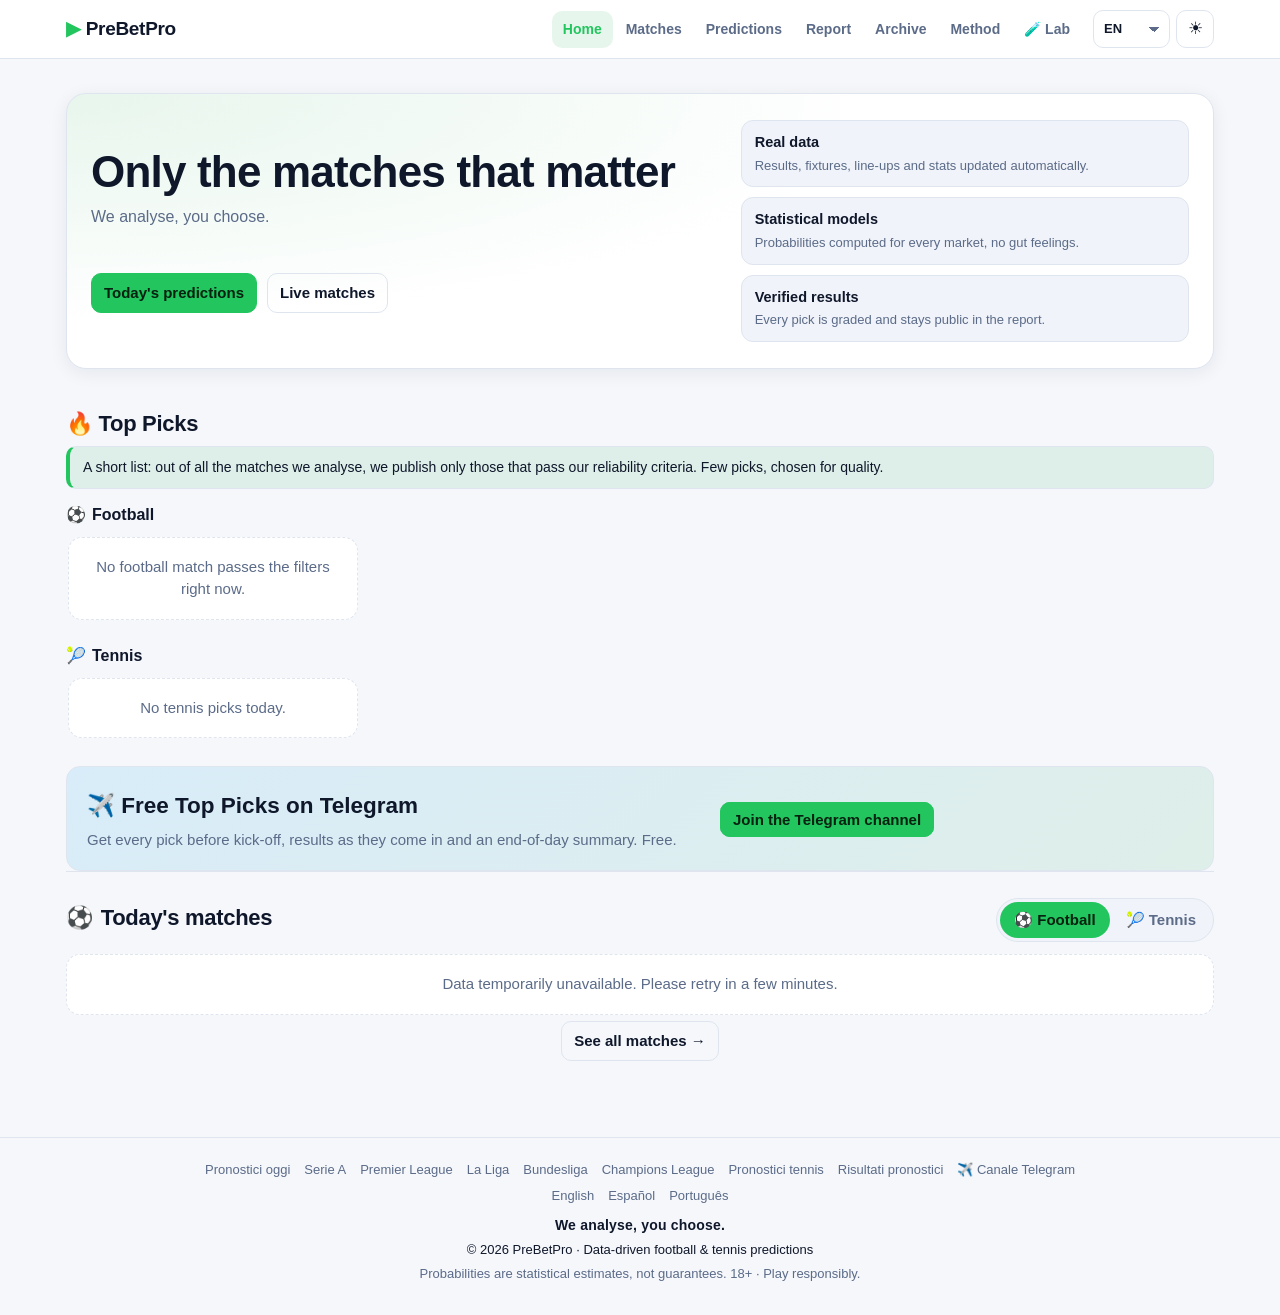
==== commit 72bf1d1d: "v36: index con claim (Home, footer, descrizioni)" ====
--- a/index.html
+++ b/index.html
@@ -4,13 +4,13 @@
   <meta charset="UTF-8">
   <meta name="viewport" content="width=device-width, initial-scale=1, viewport-fit=cover">
   <title>PreBetPro – Pronostici calcio e tennis di oggi basati sui dati</title>
-  <meta name="description" content="Pronostici calcio e tennis di oggi calcolati con modelli statistici: Serie A, Serie B, Premier League, Champions League, ATP e WTA. Solo le partite più affidabili, risultati live e report pubblico degli esiti.">
+  <meta name="description" content="Pronostici calcio e tennis di oggi calcolati con modelli statistici: Serie A, Serie B, Premier League, Champions League, ATP e WTA. Solo le partite più affidabili, risultati live e report pubblico degli esiti. Noi le analizziamo, tu scegli.">
   <link rel="canonical" href="https://prebetpro.com/">
   <meta name="robots" content="index, follow, max-snippet:-1, max-image-preview:large">
   <meta property="og:type" content="website">
   <meta property="og:site_name" content="PreBetPro">
   <meta property="og:title" content="PreBetPro – Pronostici calcio e tennis di oggi basati sui dati">
-  <meta property="og:description" content="Pronostici calcio e tennis calcolati con modelli statistici: solo le partite che superano i filtri di affidabilità, risultati live, report pubblici dei risultati.">
+  <meta property="og:description" content="Pronostici calcio e tennis calcolati con modelli statistici: solo le partite che superano i filtri di affidabilità, risultati live, report pubblici dei risultati. Noi le analizziamo, tu scegli.">
   <meta property="og:url" content="https://prebetpro.com/">
   <meta property="og:locale" content="it_IT">
   <meta name="twitter:card" content="summary">
@@ -18,7 +18,7 @@
   <meta name="theme-color" content="#0b1220" media="(prefers-color-scheme: dark)">
   <meta name="theme-color" content="#f5f7fb" media="(prefers-color-scheme: light)">
   <link rel="icon" href="data:image/svg+xml,%3Csvg xmlns='http://www.w3.org/2000/svg' viewBox='0 0 64 64'%3E%3Crect width='64' height='64' rx='14' fill='%2322c55e'/%3E%3Cpath d='M22 16l26 16-26 16z' fill='%230b1220'/%3E%3C/svg%3E">
-  <link rel="stylesheet" href="css/style.css?v=35">
+  <link rel="stylesheet" href="css/style.css?v=36">
   <script>try{var t=localStorage.getItem("pbp-theme");if(t)document.documentElement.setAttribute("data-theme",t);}catch(e){}</script>
 </head>
 <body>
@@ -52,7 +52,7 @@
   <section class="hero">
     <div class="hero-text">
       <h1 data-i18n="hero_claim">Solo le partite che contano</h1>
-      <p class="hero-sub" data-i18n="hero_sub">Ogni giorno analizziamo tutto, pubblichiamo solo il meglio.</p>
+      <p class="hero-sub" data-i18n="hero_sub">Noi le analizziamo, tu scegli.</p>
       <p class="hero-today" id="hero-today"></p>
       <div class="hero-cta">
         <a class="btn primary" href="#predictions" data-i18n="cta_pred">Pronostici di oggi</a>
@@ -328,6 +328,7 @@
     <a href="/es/pronosticos-hoy" hreflang="es">Español</a>
     <a href="/pt/palpites-hoje" hreflang="pt">Português</a>
   </nav>
+  <p class="foot-claim" data-i18n="claim">Noi le analizziamo, tu scegli.</p>
   <p>© <span id="year"></span> PreBetPro · <span data-i18n="footer">Pronostici calcio e tennis basati sui dati</span></p>
   <p class="muted" data-i18n="disclaimer">Le probabilità sono stime statistiche, non garanzie. 18+ · Gioca responsabilmente.</p>
   <p class="muted" id="api-status"></p>
@@ -335,7 +336,7 @@
 
 <button id="back-to-top" class="icon-btn fab" type="button" aria-label="Top">↑</button>
 
-<script src="js/i18n.js?v=35" defer></script>
-<script src="js/app.js?v=35" defer></script>
+<script src="js/i18n.js?v=36" defer></script>
+<script src="js/app.js?v=36" defer></script>
 </body>
 </html>
--- a/css/style.css
+++ b/css/style.css
@@ -621,3 +621,5 @@
 .ptable.tna td.xm { white-space: nowrap; font-size: 12.5px; } .ptable.tna td.xm b { font-weight: 700; }
 .seg.daynav { flex-wrap: wrap; overflow: visible; }
 @media (max-width: 560px) { .seg.daynav button, .seg.daynav .nav-cal { padding: 7px 8px; } .seg.daynav { gap: 0; } }
+/* v36: claim nel footer */
+.foot-claim { font-weight: 700; font-size: 14px; margin: 4px 0 8px; color: var(--text); letter-spacing: .2px; }
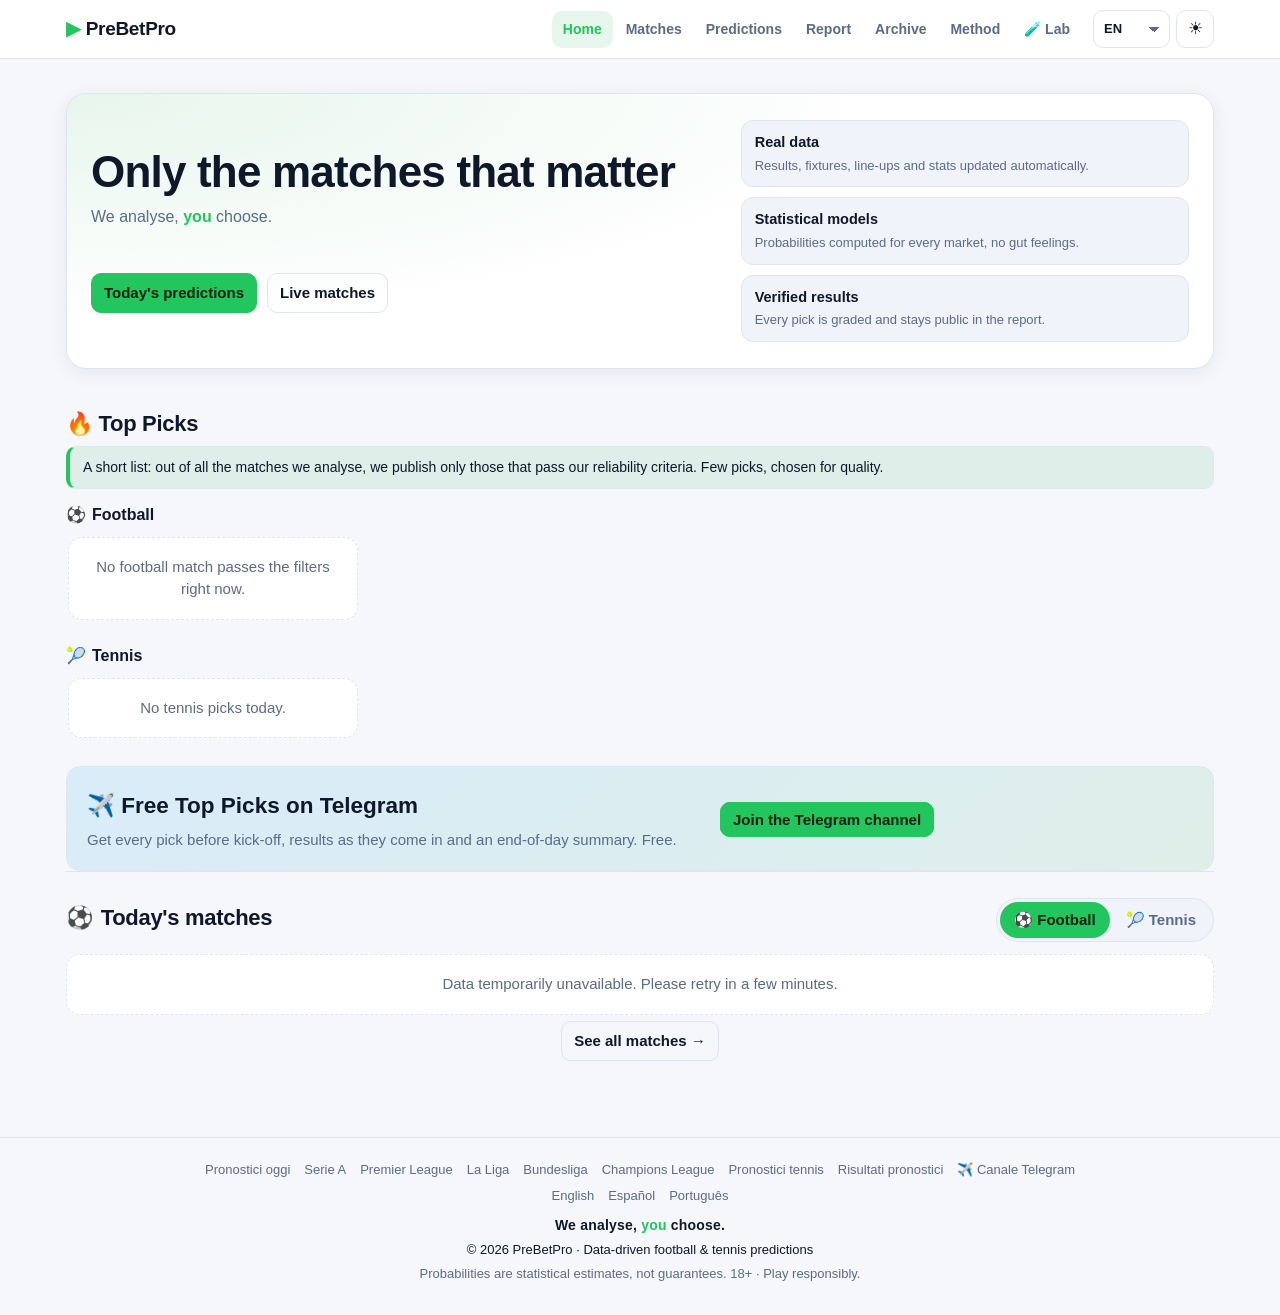
==== commit 0a21e0d2: "v37: index con nuovo claim" ====
--- a/index.html
+++ b/index.html
@@ -4,13 +4,13 @@
   <meta charset="UTF-8">
   <meta name="viewport" content="width=device-width, initial-scale=1, viewport-fit=cover">
   <title>PreBetPro – Pronostici calcio e tennis di oggi basati sui dati</title>
-  <meta name="description" content="Pronostici calcio e tennis di oggi calcolati con modelli statistici: Serie A, Serie B, Premier League, Champions League, ATP e WTA. Solo le partite più affidabili, risultati live e report pubblico degli esiti. Noi le analizziamo, tu scegli.">
+  <meta name="description" content="Pronostici calcio e tennis di oggi calcolati con modelli statistici: Serie A, Serie B, Premier League, Champions League, ATP e WTA. Solo le partite più affidabili, risultati live e report pubblico degli esiti. Noi analizziamo, tu scegli.">
   <link rel="canonical" href="https://prebetpro.com/">
   <meta name="robots" content="index, follow, max-snippet:-1, max-image-preview:large">
   <meta property="og:type" content="website">
   <meta property="og:site_name" content="PreBetPro">
   <meta property="og:title" content="PreBetPro – Pronostici calcio e tennis di oggi basati sui dati">
-  <meta property="og:description" content="Pronostici calcio e tennis calcolati con modelli statistici: solo le partite che superano i filtri di affidabilità, risultati live, report pubblici dei risultati. Noi le analizziamo, tu scegli.">
+  <meta property="og:description" content="Pronostici calcio e tennis calcolati con modelli statistici: solo le partite che superano i filtri di affidabilità, risultati live, report pubblici dei risultati. Noi analizziamo, tu scegli.">
   <meta property="og:url" content="https://prebetpro.com/">
   <meta property="og:locale" content="it_IT">
   <meta name="twitter:card" content="summary">
@@ -18,7 +18,7 @@
   <meta name="theme-color" content="#0b1220" media="(prefers-color-scheme: dark)">
   <meta name="theme-color" content="#f5f7fb" media="(prefers-color-scheme: light)">
   <link rel="icon" href="data:image/svg+xml,%3Csvg xmlns='http://www.w3.org/2000/svg' viewBox='0 0 64 64'%3E%3Crect width='64' height='64' rx='14' fill='%2322c55e'/%3E%3Cpath d='M22 16l26 16-26 16z' fill='%230b1220'/%3E%3C/svg%3E">
-  <link rel="stylesheet" href="css/style.css?v=36">
+  <link rel="stylesheet" href="css/style.css?v=37">
   <script>try{var t=localStorage.getItem("pbp-theme");if(t)document.documentElement.setAttribute("data-theme",t);}catch(e){}</script>
 </head>
 <body>
@@ -52,7 +52,7 @@
   <section class="hero">
     <div class="hero-text">
       <h1 data-i18n="hero_claim">Solo le partite che contano</h1>
-      <p class="hero-sub" data-i18n="hero_sub">Noi le analizziamo, tu scegli.</p>
+      <p class="hero-sub" data-i18n="hero_sub">Noi analizziamo, <b>tu</b> scegli.</p>
       <p class="hero-today" id="hero-today"></p>
       <div class="hero-cta">
         <a class="btn primary" href="#predictions" data-i18n="cta_pred">Pronostici di oggi</a>
@@ -328,7 +328,7 @@
     <a href="/es/pronosticos-hoy" hreflang="es">Español</a>
     <a href="/pt/palpites-hoje" hreflang="pt">Português</a>
   </nav>
-  <p class="foot-claim" data-i18n="claim">Noi le analizziamo, tu scegli.</p>
+  <p class="foot-claim" data-i18n="claim">Noi analizziamo, <b>tu</b> scegli.</p>
   <p>© <span id="year"></span> PreBetPro · <span data-i18n="footer">Pronostici calcio e tennis basati sui dati</span></p>
   <p class="muted" data-i18n="disclaimer">Le probabilità sono stime statistiche, non garanzie. 18+ · Gioca responsabilmente.</p>
   <p class="muted" id="api-status"></p>
@@ -336,7 +336,7 @@
 
 <button id="back-to-top" class="icon-btn fab" type="button" aria-label="Top">↑</button>
 
-<script src="js/i18n.js?v=36" defer></script>
-<script src="js/app.js?v=36" defer></script>
+<script src="js/i18n.js?v=37" defer></script>
+<script src="js/app.js?v=37" defer></script>
 </body>
 </html>
--- a/css/style.css
+++ b/css/style.css
@@ -623,3 +623,4 @@
 @media (max-width: 560px) { .seg.daynav button, .seg.daynav .nav-cal { padding: 7px 8px; } .seg.daynav { gap: 0; } }
 /* v36: claim nel footer */
 .foot-claim { font-weight: 700; font-size: 14px; margin: 4px 0 8px; color: var(--text); letter-spacing: .2px; }
+.hero-sub b, .foot-claim b { color: var(--accent, #22c55e); font-weight: 800; }
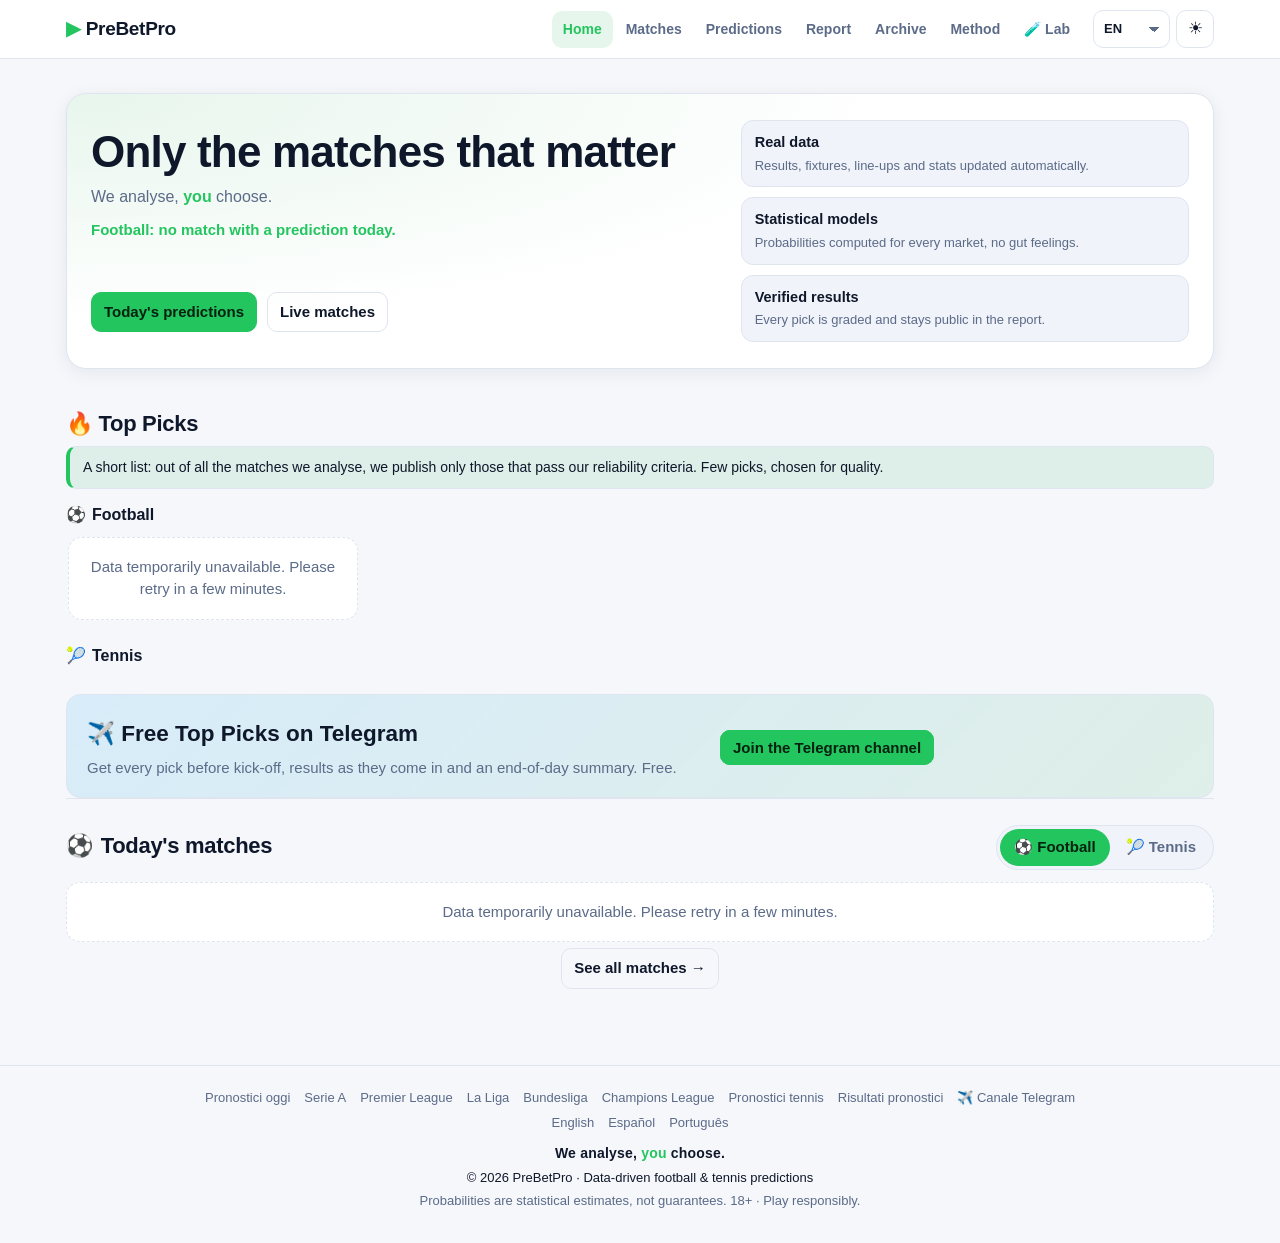
==== commit 03a12bd2: "v39: index due righe hero" ====
--- a/index.html
+++ b/index.html
@@ -18,7 +18,7 @@
   <meta name="theme-color" content="#0b1220" media="(prefers-color-scheme: dark)">
   <meta name="theme-color" content="#f5f7fb" media="(prefers-color-scheme: light)">
   <link rel="icon" href="data:image/svg+xml,%3Csvg xmlns='http://www.w3.org/2000/svg' viewBox='0 0 64 64'%3E%3Crect width='64' height='64' rx='14' fill='%2322c55e'/%3E%3Cpath d='M22 16l26 16-26 16z' fill='%230b1220'/%3E%3C/svg%3E">
-  <link rel="stylesheet" href="css/style.css?v=37">
+  <link rel="stylesheet" href="css/style.css?v=39">
   <script>try{var t=localStorage.getItem("pbp-theme");if(t)document.documentElement.setAttribute("data-theme",t);}catch(e){}</script>
 </head>
 <body>
@@ -53,7 +53,8 @@
     <div class="hero-text">
       <h1 data-i18n="hero_claim">Solo le partite che contano</h1>
       <p class="hero-sub" data-i18n="hero_sub">Noi analizziamo, <b>tu</b> scegli.</p>
-      <p class="hero-today" id="hero-today"></p>
+      <p class="hero-today" id="hero-fb"></p>
+      <p class="hero-today" id="hero-tn"></p>
       <div class="hero-cta">
         <a class="btn primary" href="#predictions" data-i18n="cta_pred">Pronostici di oggi</a>
         <a class="btn ghost" href="#matches" id="cta-live" data-i18n="cta_live">Partite live</a>
@@ -336,7 +337,7 @@
 
 <button id="back-to-top" class="icon-btn fab" type="button" aria-label="Top">↑</button>
 
-<script src="js/i18n.js?v=37" defer></script>
-<script src="js/app.js?v=37" defer></script>
+<script src="js/i18n.js?v=39" defer></script>
+<script src="js/app.js?v=39" defer></script>
 </body>
 </html>
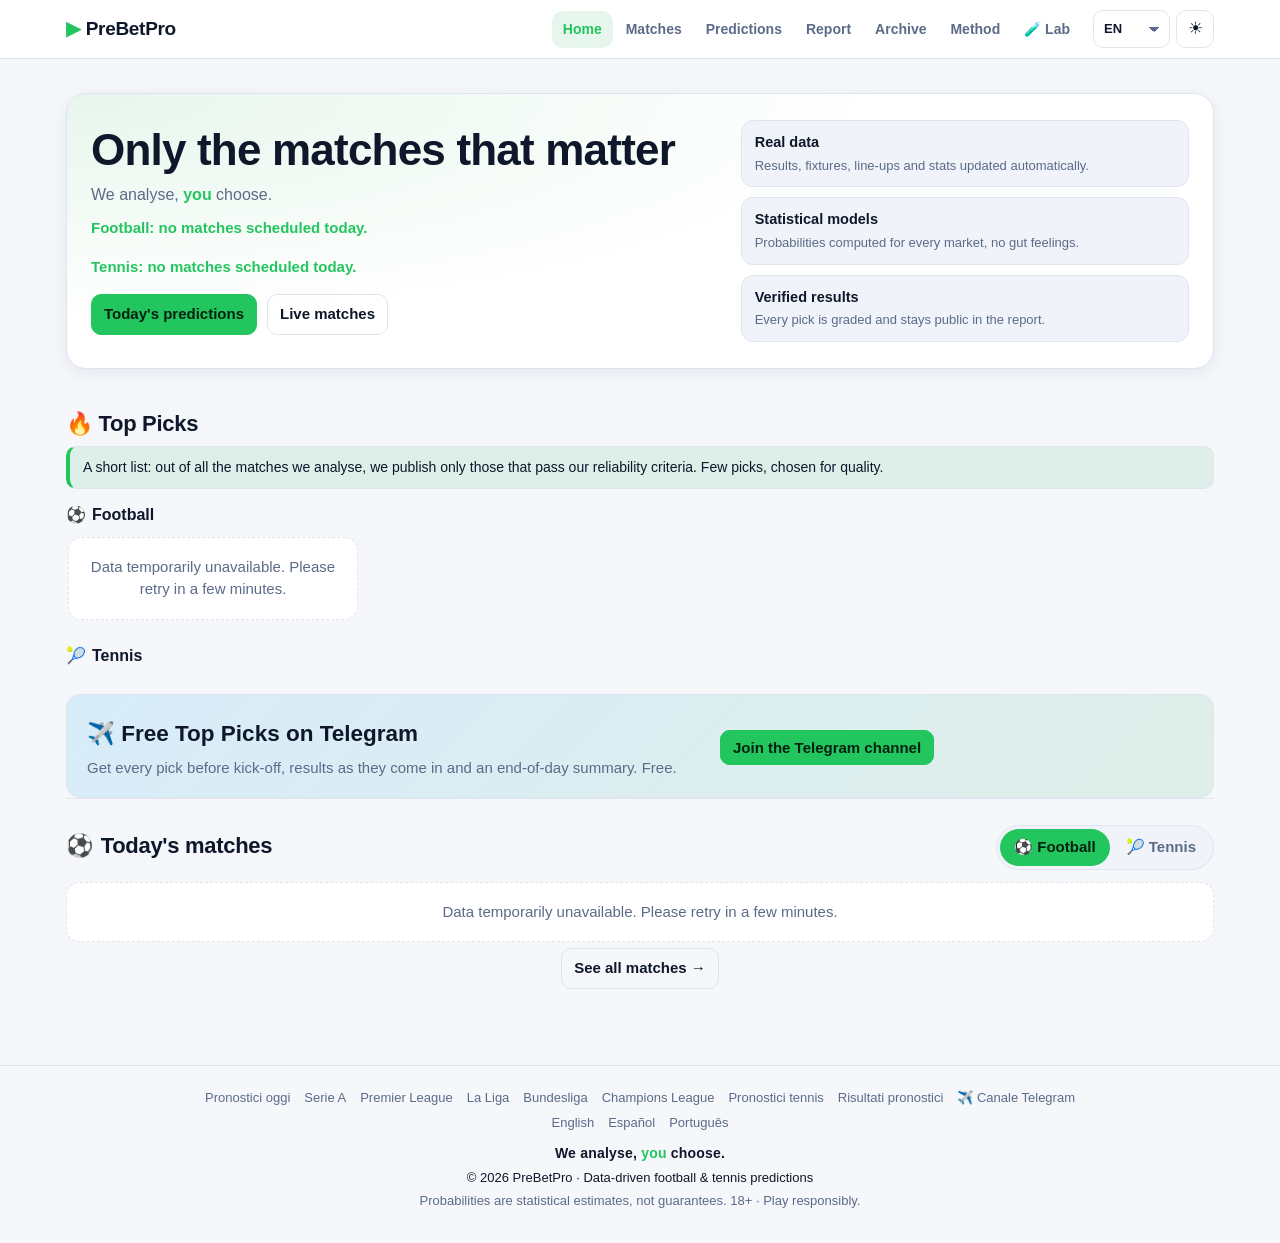
==== commit 80f55cc3: "v42: index cache ?v=42" ====
--- a/index.html
+++ b/index.html
@@ -18,7 +18,7 @@
   <meta name="theme-color" content="#0b1220" media="(prefers-color-scheme: dark)">
   <meta name="theme-color" content="#f5f7fb" media="(prefers-color-scheme: light)">
   <link rel="icon" href="data:image/svg+xml,%3Csvg xmlns='http://www.w3.org/2000/svg' viewBox='0 0 64 64'%3E%3Crect width='64' height='64' rx='14' fill='%2322c55e'/%3E%3Cpath d='M22 16l26 16-26 16z' fill='%230b1220'/%3E%3C/svg%3E">
-  <link rel="stylesheet" href="css/style.css?v=39">
+  <link rel="stylesheet" href="css/style.css?v=42">
   <script>try{var t=localStorage.getItem("pbp-theme");if(t)document.documentElement.setAttribute("data-theme",t);}catch(e){}</script>
 </head>
 <body>
@@ -337,7 +337,7 @@
 
 <button id="back-to-top" class="icon-btn fab" type="button" aria-label="Top">↑</button>
 
-<script src="js/i18n.js?v=39" defer></script>
-<script src="js/app.js?v=39" defer></script>
+<script src="js/i18n.js?v=42" defer></script>
+<script src="js/app.js?v=42" defer></script>
 </body>
 </html>
